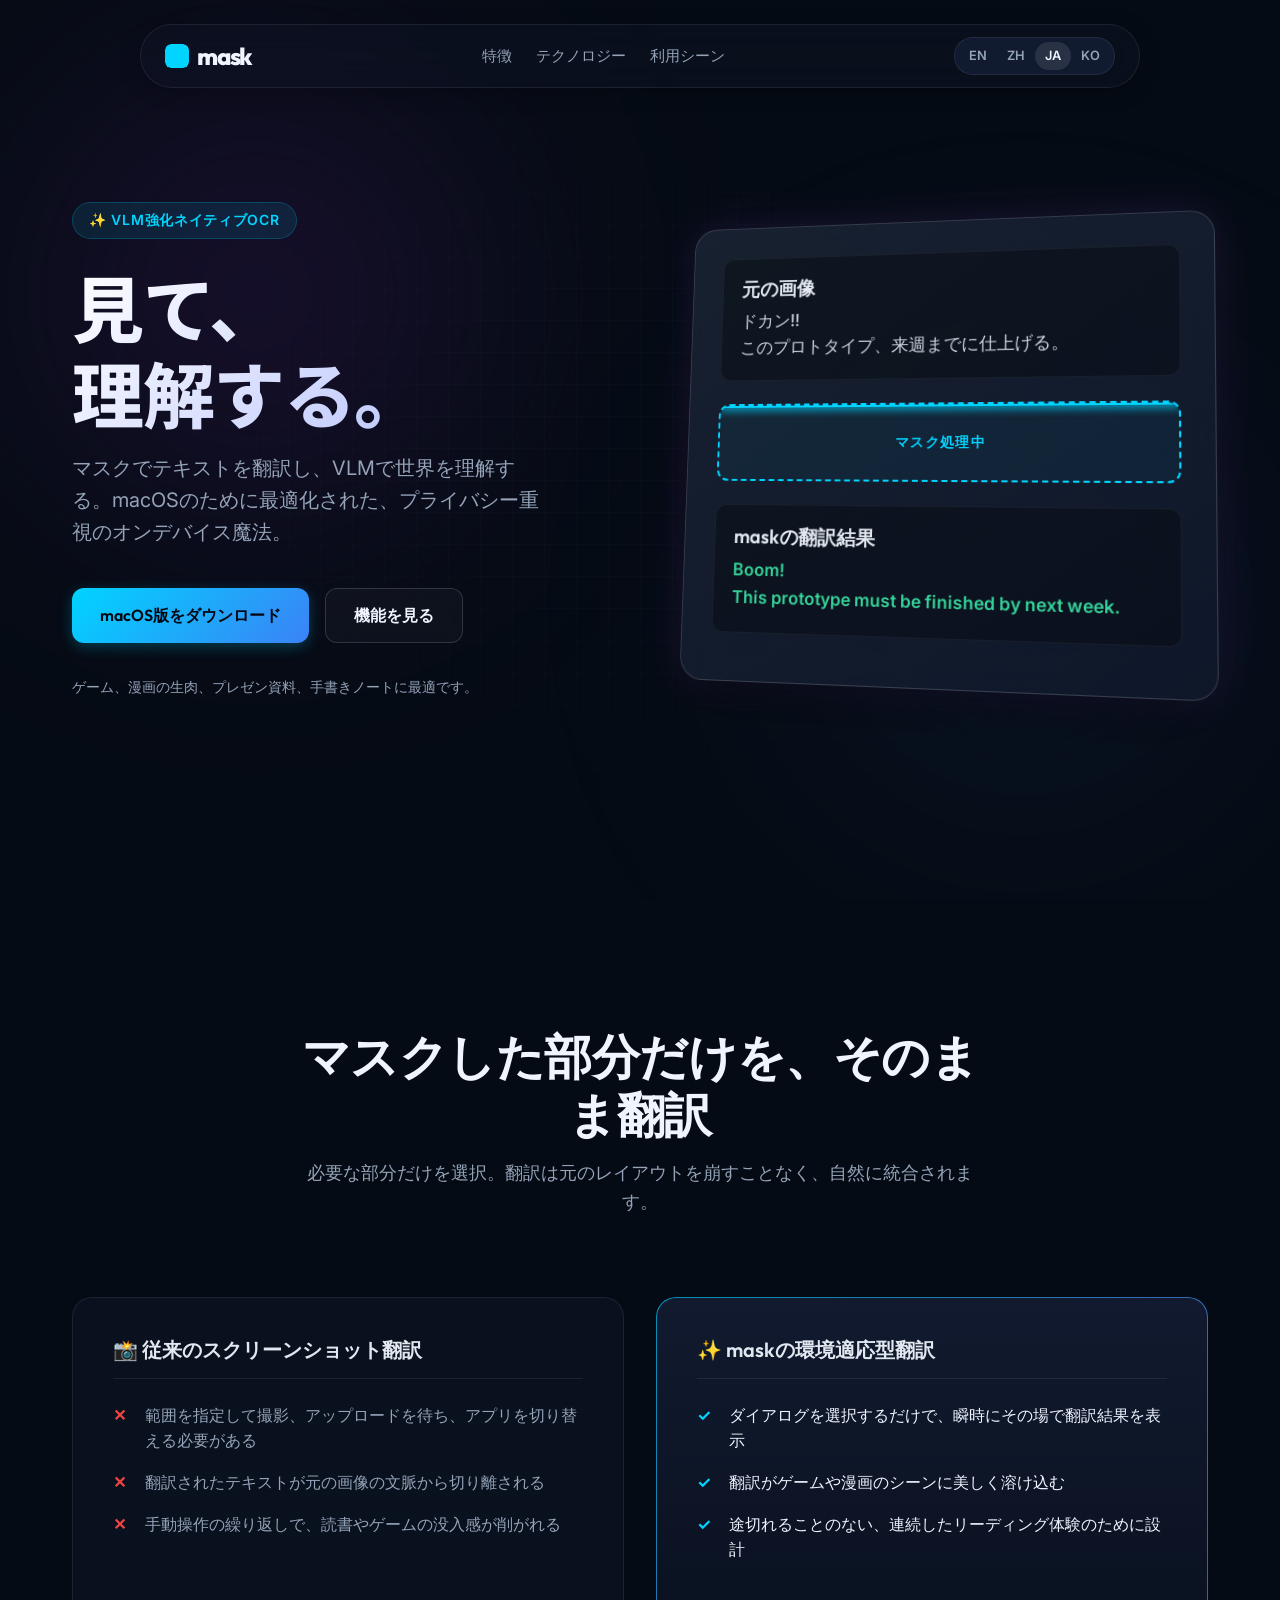
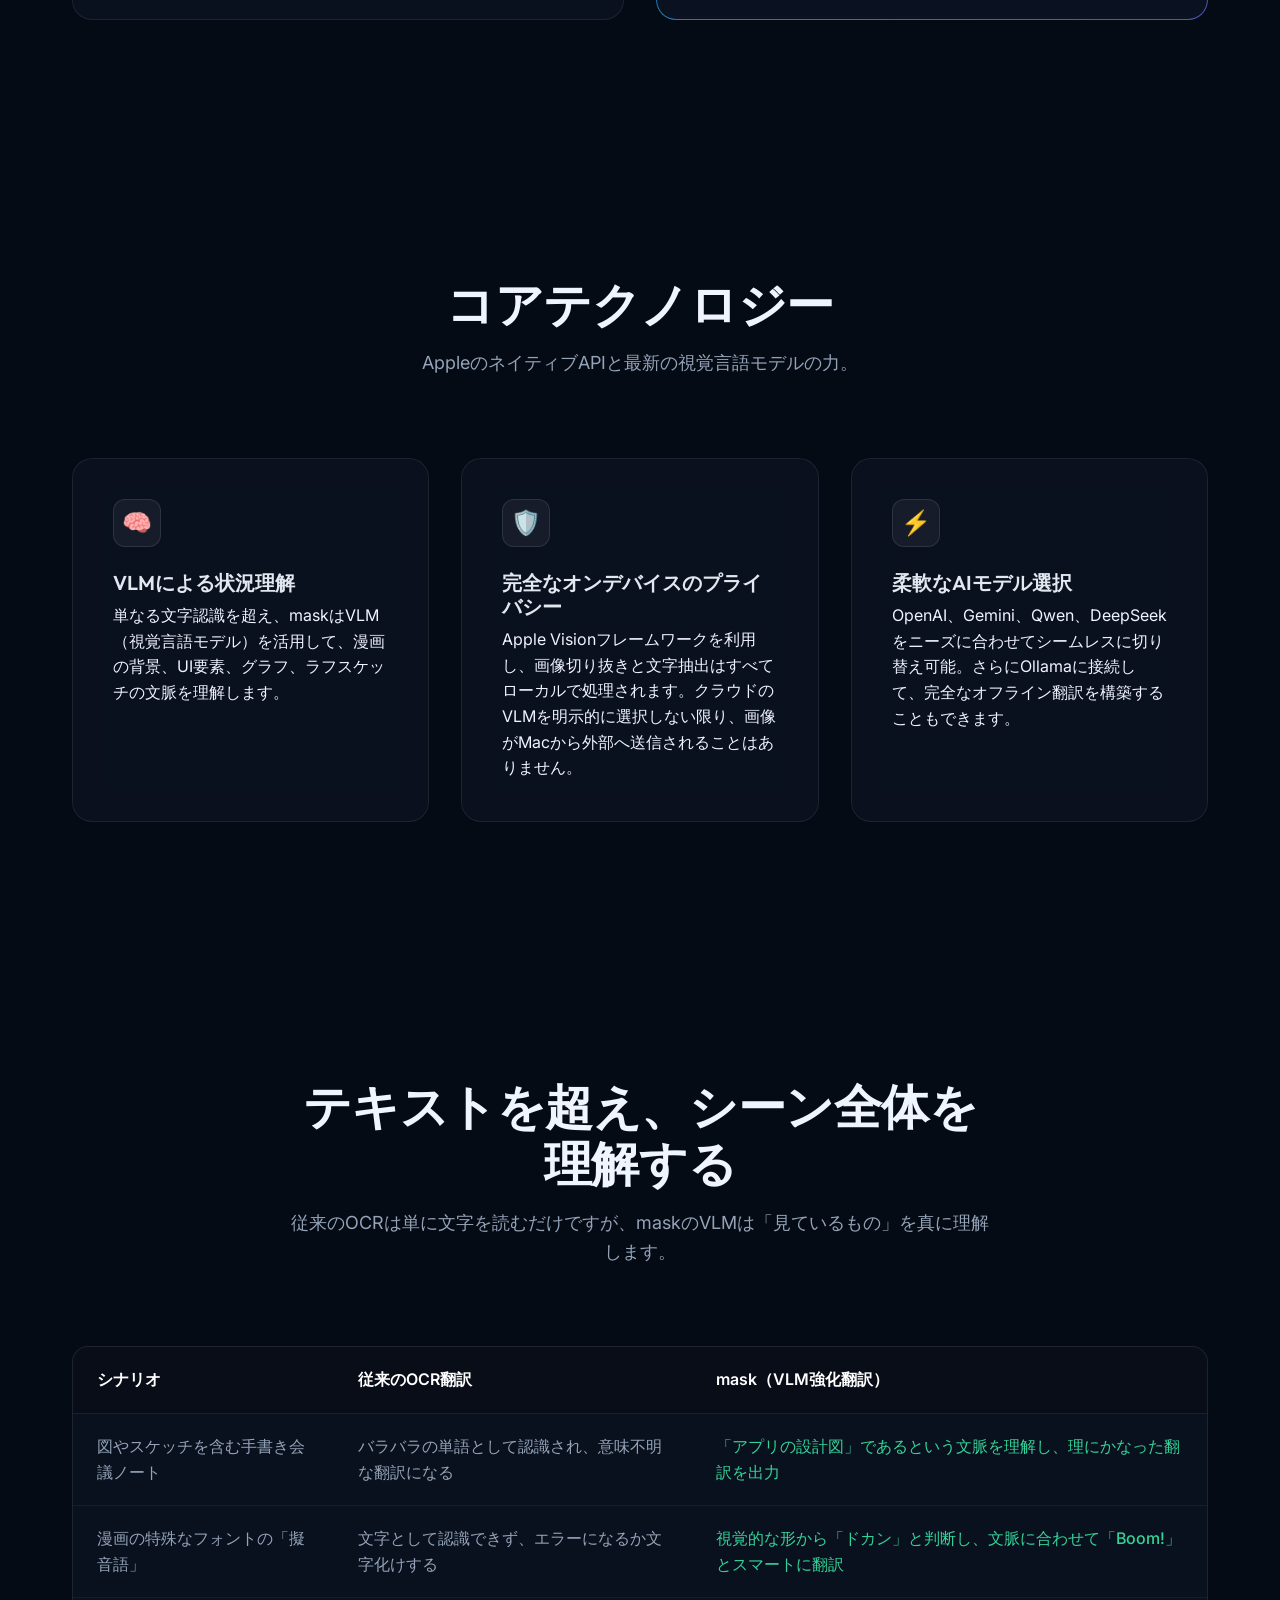
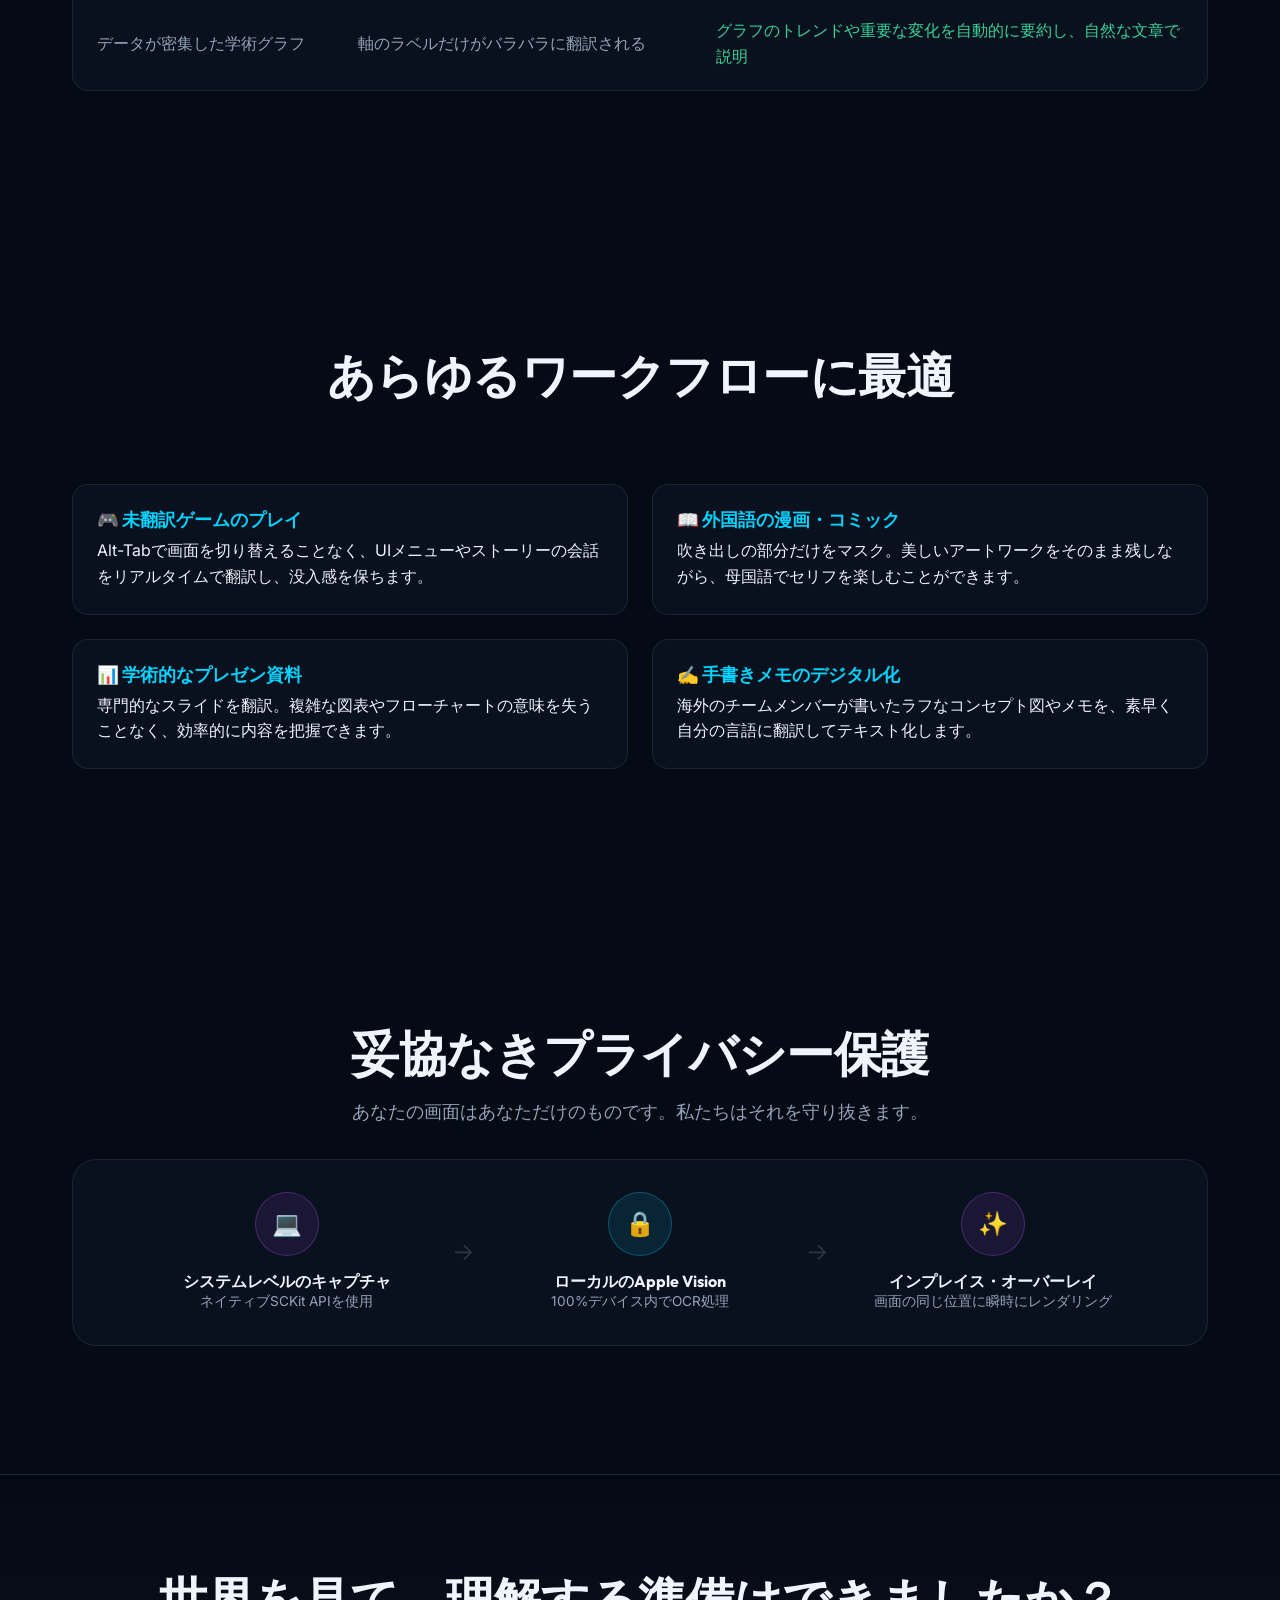
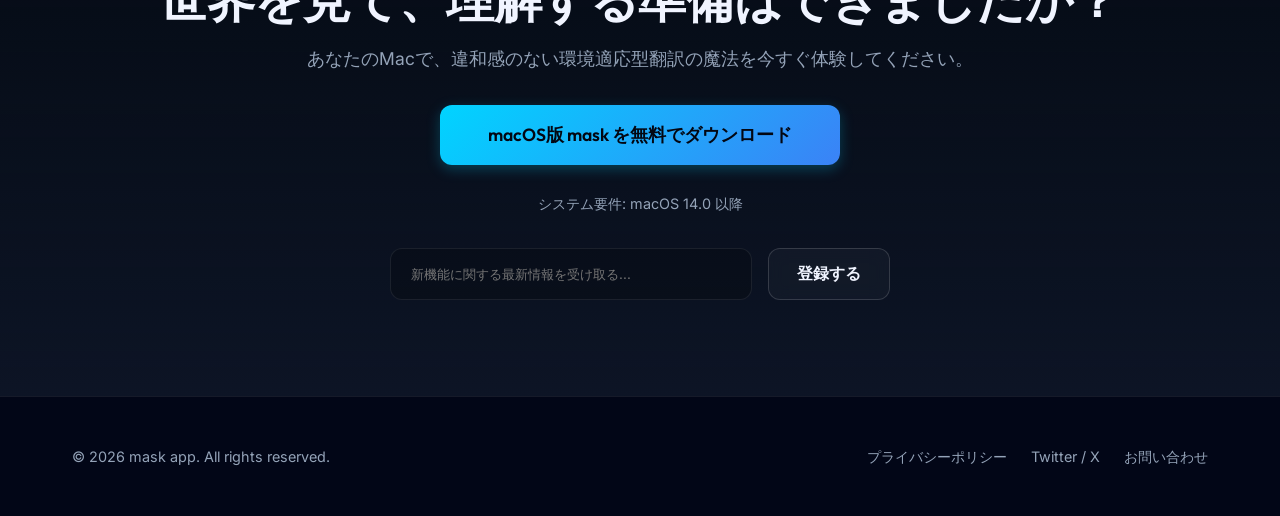
==== ja.html @ 9e4b3b57 "feat: add ja & ko language" ====
<!doctype html>
<html lang="ja">
  <head>
    <meta charset="UTF-8" />
    <meta name="viewport" content="width=device-width, initial-scale=1" />
    <title>mask - 見て、理解する | オンデバイスVLM翻訳ツール</title>
    <meta
      name="description"
      content="maskは、マスク操作、オンデバイスOCR、VLM（視覚言語モデル）による文脈理解を備えた、プライバシー重視のAI翻訳ツールです。"
    />
    <meta name="theme-color" content="#050b14" />
    <meta property="og:type" content="website" />
    <meta property="og:title" content="mask - 見て、理解する" />
    <meta
      property="og:description"
      content="マスクでテキストを翻訳し、VLMでシーンを理解。プライバシーを最優先したオンデバイス処理。"
    />
    <meta property="og:url" content="https://mask-app.com/ja" />
    <meta property="og:image" content="https://mask-app.com/assets/og-cover.svg" />
    <link rel="canonical" href="https://mask-app.com/ja" />
    <link rel="alternate" hreflang="ja" href="https://mask-app.com/ja" />
    <link rel="alternate" hreflang="en" href="https://mask-app.com/" />
    <link rel="alternate" hreflang="zh-CN" href="https://mask-app.com/zh" />
    <link rel="alternate" hreflang="ko" href="https://mask-app.com/ko" />
    <link rel="icon" href="/assets/mask_icon.svg" type="image/svg+xml" />
    <link rel="manifest" href="/site.webmanifest" />
    <link rel="preconnect" href="https://fonts.googleapis.com" />
    <link rel="preconnect" href="https://fonts.gstatic.com" crossorigin />
    <link
      href="https://fonts.googleapis.com/css2?family=Inter:wght@400;500;600&family=Outfit:wght@500;700;800&family=Noto+Sans+JP:wght@400;500;700;800&display=swap"
      rel="stylesheet"
    />
    <link rel="stylesheet" href="/styles.css" />
  </head>
  <body>
    <!-- Ambient glowing backgrounds -->
    <div class="ambient-bg" aria-hidden="true"></div>
    <div class="grid-overlay" aria-hidden="true"></div>

    <header class="site-header">
      <a class="brand" href="#home" style="font-family: 'Outfit', 'Noto Sans JP', sans-serif;">mask</a>
      <nav class="nav-links" aria-label="メインナビゲーション">
        <a href="#features">特徴</a>
        <a href="#technology">テクノロジー</a>
        <a href="#scenarios">利用シーン</a>
      </nav>
      <div class="header-actions">
        <div class="lang-toggle" aria-label="言語選択">
          <a href="/" hreflang="en">EN</a>
          <a href="/zh" hreflang="zh-CN">ZH</a>
          <span class="active">JA</span>
          <a href="/ko" hreflang="ko">KO</a>
        </div>
      </div>
    </header>

    <main>
      <section class="hero reveal" id="home">
        <div class="container hero-content">
          <div class="hero-text">
            <span class="badge">✨ VLM強化ネイティブOCR</span>
            <h1 style="font-family: 'Noto Sans JP', sans-serif;">見て、<br>理解する。</h1>
            <p class="subtitle">マスクでテキストを翻訳し、VLMで世界を理解する。macOSのために最適化された、プライバシー重視のオンデバイス魔法。</p>
            <div class="hero-actions">
              <a class="btn btn-primary" href="#download">macOS版をダウンロード</a>
              <a class="btn btn-secondary" href="#features">機能を見る</a>
            </div>
            <p style="color: var(--text-muted); font-size: 0.9rem;">ゲーム、漫画の生肉、プレゼン資料、手書きノートに最適です。</p>
          </div>
          
          <div class="hero-demo-container">
            <div class="demo-glass-pane" aria-label="マスクインタラクションのデモ">
              <div class="demo-original">
                <h3>元の画像</h3>
                <p>ドカン!!</p>
                <p>このプロトタイプ、来週までに仕上げる。</p>
              </div>
              <div class="demo-mask" aria-hidden="true">
                <div class="scanner-line"></div>
                <span>マスク処理中</span>
              </div>
              <div class="demo-translated">
                <h3>maskの翻訳結果</h3>
                <p>Boom!</p>
                <p>This prototype must be finished by next week.</p>
              </div>
            </div>
          </div>
        </div>
      </section>

      <section class="reveal" id="features">
        <div class="container">
          <div class="section-header">
            <h2>マスクした部分だけを、そのまま翻訳</h2>
            <p>必要な部分だけを選択。翻訳は元のレイアウトを崩すことなく、自然に統合されます。</p>
          </div>
          
          <div class="compare-container">
            <div class="compare-box">
              <h3>📸 従来のスクリーンショット翻訳</h3>
              <ul>
                <li>範囲を指定して撮影、アップロードを待ち、アプリを切り替える必要がある</li>
                <li>翻訳されたテキストが元の画像の文脈から切り離される</li>
                <li>手動操作の繰り返しで、読書やゲームの没入感が削がれる</li>
              </ul>
            </div>
            <div class="compare-box pro">
              <h3>✨ maskの環境適応型翻訳</h3>
              <ul>
                <li>ダイアログを選択するだけで、瞬時にその場で翻訳結果を表示</li>
                <li>翻訳がゲームや漫画のシーンに美しく溶け込む</li>
                <li>途切れることのない、連続したリーディング体験のために設計</li>
              </ul>
            </div>
          </div>
        </div>
      </section>

      <section class="reveal" id="technology">
        <div class="container">
          <div class="section-header">
            <h2>コアテクノロジー</h2>
            <p>AppleのネイティブAPIと最新の視覚言語モデルの力。</p>
          </div>
          <div class="feature-cards">
            <article class="glass-card">
              <div class="card-icon">🧠</div>
              <h3>VLMによる状況理解</h3>
              <p>単なる文字認識を超え、maskはVLM（視覚言語モデル）を活用して、漫画の背景、UI要素、グラフ、ラフスケッチの文脈を理解します。</p>
            </article>
            <article class="glass-card">
              <div class="card-icon">🛡️</div>
              <h3>完全なオンデバイスのプライバシー</h3>
              <p>Apple Visionフレームワークを利用し、画像切り抜きと文字抽出はすべてローカルで処理されます。クラウドのVLMを明示的に選択しない限り、画像がMacから外部へ送信されることはありません。</p>
            </article>
            <article class="glass-card">
              <div class="card-icon">⚡️</div>
              <h3>柔軟なAIモデル選択</h3>
              <p>OpenAI、Gemini、Qwen、DeepSeekをニーズに合わせてシームレスに切り替え可能。さらにOllamaに接続して、完全なオフライン翻訳を構築することもできます。</p>
            </article>
          </div>
        </div>
      </section>

      <section class="reveal" id="vlm-compare">
        <div class="container">
          <div class="section-header">
            <h2>テキストを超え、シーン全体を理解する</h2>
            <p>従来のOCRは単に文字を読むだけですが、maskのVLMは「見ているもの」を真に理解します。</p>
          </div>
          <table class="glass-table">
            <thead>
              <tr>
                <th>シナリオ</th>
                <th>従来のOCR翻訳</th>
                <th>mask（VLM強化翻訳）</th>
              </tr>
            </thead>
            <tbody>
              <tr>
                <td>図やスケッチを含む手書き会議ノート</td>
                <td>バラバラの単語として認識され、意味不明な翻訳になる</td>
                <td>「アプリの設計図」であるという文脈を理解し、理にかなった翻訳を出力</td>
              </tr>
              <tr>
                <td>漫画の特殊なフォントの「擬音語」</td>
                <td>文字として認識できず、エラーになるか文字化けする</td>
                <td>視覚的な形から「ドカン」と判断し、文脈に合わせて「Boom!」とスマートに翻訳</td>
              </tr>
              <tr>
                <td>データが密集した学術グラフ</td>
                <td>軸のラベルだけがバラバラに翻訳される</td>
                <td>グラフのトレンドや重要な変化を自動的に要約し、自然な文章で説明</td>
              </tr>
            </tbody>
          </table>
        </div>
      </section>

      <section class="reveal" id="scenarios">
        <div class="container">
          <div class="section-header">
            <h2>あらゆるワークフローに最適</h2>
          </div>
          <div class="scenario-grid">
            <article class="scenario-card">
              <h3>🎮 未翻訳ゲームのプレイ</h3>
              <p>Alt-Tabで画面を切り替えることなく、UIメニューやストーリーの会話をリアルタイムで翻訳し、没入感を保ちます。</p>
            </article>
            <article class="scenario-card">
              <h3>📖 外国語の漫画・コミック</h3>
              <p>吹き出しの部分だけをマスク。美しいアートワークをそのまま残しながら、母国語でセリフを楽しむことができます。</p>
            </article>
            <article class="scenario-card">
              <h3>📊 学術的なプレゼン資料</h3>
              <p>専門的なスライドを翻訳。複雑な図表やフローチャートの意味を失うことなく、効率的に内容を把握できます。</p>
            </article>
            <article class="scenario-card">
              <h3>✍️ 手書きメモのデジタル化</h3>
              <p>海外のチームメンバーが書いたラフなコンセプト図やメモを、素早く自分の言語に翻訳してテキスト化します。</p>
            </article>
          </div>
        </div>
      </section>

      <section class="reveal" id="privacy">
        <div class="container">
           <div class="section-header" style="margin-bottom: 2rem;">
            <h2>妥協なきプライバシー保護</h2>
            <p>あなたの画面はあなただけのものです。私たちはそれを守り抜きます。</p>
          </div>
          <div class="privacy-flow">
            <div class="flow-step">
              <div class="flow-icon">💻</div>
              <h4>システムレベルのキャプチャ</h4>
              <p style="font-size: 0.85rem; color: var(--text-muted);">ネイティブSCKit APIを使用</p>
            </div>
            <div class="flow-arrow">→</div>
            <div class="flow-step">
              <div class="flow-icon">🔒</div>
              <h4>ローカルのApple Vision</h4>
              <p style="font-size: 0.85rem; color: var(--text-muted);">100%デバイス内でOCR処理</p>
            </div>
            <div class="flow-arrow">→</div>
            <div class="flow-step">
              <div class="flow-icon">✨</div>
              <h4>インプレイス・オーバーレイ</h4>
              <p style="font-size: 0.85rem; color: var(--text-muted);">画面の同じ位置に瞬時にレンダリング</p>
            </div>
          </div>
        </div>
      </section>

      <section class="cta-section reveal" id="download">
        <div class="container">
          <h2>世界を見て、理解する準備はできましたか？</h2>
          <p style="color: var(--text-muted); margin: 1rem 0 2rem; font-size: 1.1rem;">あなたのMacで、違和感のない環境適応型翻訳の魔法を今すぐ体験してください。</p>
          <a class="btn btn-primary" href="#" style="padding: 1rem 3rem; font-size: 1.1rem;">macOS版 mask を無料でダウンロード</a>
          <br><br>
          <span style="color: var(--text-muted); font-size: 0.9rem;">システム要件: macOS 14.0 以降</span>
          
          <form class="subscribe-form" action="#" method="post" onsubmit="return false;">
            <input class="subscribe-input" id="email" type="email" placeholder="新機能に関する最新情報を受け取る..." />
            <button class="btn btn-secondary" type="submit">登録する</button>
          </form>
        </div>
      </section>
    </main>

    <footer class="site-footer">
      <div class="container footer-content">
        <div style="color: var(--text-muted); font-size: 0.9rem;">© 2026 mask app. All rights reserved.</div>
        <div class="footer-links">
          <a href="/privacy-en.html">プライバシーポリシー</a>
          <a href="https://x.com/" target="_blank" rel="noreferrer">Twitter / X</a>
          <a href="mailto:hello@mask-app.com">お問い合わせ</a>
        </div>
      </div>
    </footer>

    <script>
      const observer = new IntersectionObserver((entries) => {
        entries.forEach(entry => {
          if(entry.isIntersecting) {
            entry.target.classList.add('visible');
          }
        });
      }, { threshold: 0.1 });

      document.querySelectorAll('.reveal').forEach(el => observer.observe(el));
    </script>
  </body>
</html>
---- styles.css ----
:root {
  --bg-dark: #050b14;
  --bg-glow-1: #4a1d6e;
  --bg-glow-2: #11294d;
  --bg-glow-3: #004d40;
  --surface: rgba(18, 25, 43, 0.45);
  --surface-hover: rgba(28, 40, 68, 0.65);
  --surface-strong: rgba(20, 30, 54, 0.85);
  --border: rgba(255, 255, 255, 0.08);
  --border-light: rgba(255, 255, 255, 0.15);
  --text-main: #f0f4ff;
  --text-muted: #94a3b8;
  --accent-cyan: #00d4ff;
  --accent-purple: #a855f7;
  --accent-green: #34d399;
  --glass-blur: blur(16px);
  --shadow-lg: 0 25px 50px -12px rgba(0, 0, 0, 0.5);
  --shadow-glow: 0 0 30px rgba(0, 212, 255, 0.15);
}

::selection {
  background: rgba(0, 212, 255, 0.3);
  color: #fff;
}

* {
  box-sizing: border-box;
  margin: 0;
  padding: 0;
}

body {
  background-color: var(--bg-dark);
  color: var(--text-main);
  font-family: 'Inter', 'Noto Sans SC', sans-serif;
  line-height: 1.6;
  overflow-x: hidden;
  -webkit-font-smoothing: antialiased;
}

/* Dynamic Ambient Background */
.ambient-bg {
  position: fixed;
  top: 0;
  left: 0;
  width: 100vw;
  height: 100vh;
  z-index: -2;
  overflow: hidden;
  background: var(--bg-dark);
}

.ambient-bg::before, .ambient-bg::after {
  content: '';
  position: absolute;
  width: 60vw;
  height: 60vw;
  border-radius: 50%;
  filter: blur(120px);
  opacity: 0.4;
  animation: float 20s infinite ease-in-out alternate;
}

.ambient-bg::before {
  background: radial-gradient(circle, var(--bg-glow-1), transparent 60%);
  top: -10%;
  left: -10%;
}

.ambient-bg::after {
  background: radial-gradient(circle, var(--bg-glow-2), transparent 60%);
  bottom: -10%;
  right: -10%;
  animation-delay: -10s;
}

.grid-overlay {
  position: fixed;
  inset: 0;
  z-index: -1;
  background-image: 
    linear-gradient(rgba(255, 255, 255, 0.015) 1px, transparent 1px),
    linear-gradient(90deg, rgba(255, 255, 255, 0.015) 1px, transparent 1px);
  background-size: 32px 32px;
  pointer-events: none;
  mask-image: radial-gradient(ellipse at center, white 20%, transparent 80%);
  -webkit-mask-image: radial-gradient(ellipse at center, black 20%, transparent 80%);
}

@keyframes float {
  0% { transform: translate(0, 0) scale(1); }
  100% { transform: translate(5%, 5%) scale(1.1); }
}

/* Typography Headings */
h1, h2, h3, h4, .brand {
  font-family: 'Outfit', 'Space Grotesk', 'Noto Sans SC', sans-serif;
  line-height: 1.2;
}

h1 {
  font-size: clamp(2.5rem, 6vw, 4.5rem);
  font-weight: 800;
  letter-spacing: -0.02em;
  margin-bottom: 1rem;
  background: linear-gradient(135deg, #fff 0%, #a5b4fc 100%);
  -webkit-background-clip: text;
  -webkit-text-fill-color: transparent;
  background-clip: text;
}

h2 {
  font-size: clamp(2rem, 4vw, 3rem);
  font-weight: 700;
  margin-bottom: 1rem;
  letter-spacing: -0.01em;
}

h3 {
  font-size: 1.25rem;
  font-weight: 600;
  margin-bottom: 0.5rem;
  color: #e2e8f0;
}

/* Header & Glass Nav */
.site-header {
  position: fixed;
  top: 1.5rem;
  left: 50%;
  transform: translateX(-50%);
  width: min(90%, 1000px);
  display: flex;
  justify-content: space-between;
  align-items: center;
  padding: 0.75rem 1.5rem;
  border-radius: 100px;
  background: rgba(15, 23, 42, 0.4);
  backdrop-filter: var(--glass-blur);
  -webkit-backdrop-filter: var(--glass-blur);
  border: 1px solid var(--border);
  box-shadow: 0 4px 24px -4px rgba(0, 0, 0, 0.3);
  z-index: 100;
  transition: all 0.3s ease;
}

.brand {
  font-size: 1.5rem;
  font-weight: 800;
  color: var(--text-main);
  text-decoration: none;
  letter-spacing: -0.05em;
  display: flex;
  align-items: center;
  gap: 0.5rem;
}

.brand::before {
  content: '';
  display: inline-block;
  width: 24px;
  height: 24px;
  background: url('/assets/mask_icon.svg') no-center/contain;
  border-radius: 6px;
  background-color: var(--accent-cyan);
  mask: url('/assets/mask_icon.svg') no-repeat center / contain;
  -webkit-mask: url('/assets/mask_icon.svg') no-repeat center / contain;
}

.nav-links {
  display: flex;
  gap: 1.5rem;
  align-items: center;
}

.nav-links a {
  color: var(--text-muted);
  text-decoration: none;
  font-size: 0.95rem;
  font-weight: 500;
  transition: color 0.2s ease;
}

.nav-links a:hover {
  color: var(--text-main);
}

.lang-toggle {
  display: flex;
  background: var(--surface-strong);
  border-radius: 20px;
  padding: 4px; border: 1px solid var(--border);
}

.lang-toggle a, .lang-toggle span {
  padding: 4px 10px;
  font-size: 0.8rem;
  font-weight: 600;
  color: var(--text-muted);
  text-decoration: none;
  border-radius: 16px;
  transition: all 0.2s;
}

.lang-toggle .active {
  background: rgba(255, 255, 255, 0.1);
  color: var(--text-main);
}

/* Layout */
.container {
  width: min(100%, 1200px);
  margin: 0 auto;
  padding: 0 2rem;
}

section {
  padding: 8rem 0;
  position: relative;
}

/* Buttons */
.btn {
  display: inline-flex;
  align-items: center;
  justify-content: center;
  padding: 0.875rem 1.75rem;
  font-size: 1rem;
  font-weight: 600;
  border-radius: 12px;
  text-decoration: none;
  transition: all 0.3s cubic-bezier(0.4, 0, 0.2, 1);
  cursor: pointer;
  border: none;
  font-family: 'Outfit', sans-serif;
}

.btn-primary {
  background: linear-gradient(135deg, var(--accent-cyan) 0%, #3b82f6 100%);
  color: #030712;
  box-shadow: 0 4px 14px 0 rgba(0, 212, 255, 0.25);
}

.btn-primary:hover {
  transform: translateY(-2px) scale(1.02);
  box-shadow: 0 8px 24px 0 rgba(0, 212, 255, 0.4);
}

.btn-secondary {
  background: rgba(255, 255, 255, 0.03);
  color: var(--text-main);
  border: 1px solid var(--border-light);
  backdrop-filter: blur(8px);
}

.btn-secondary:hover {
  background: rgba(255, 255, 255, 0.08);
  border-color: rgba(255, 255, 255, 0.3);
  transform: translateY(-2px);
}

/* Hero Section */
.hero {
  min-height: 100vh;
  display: flex;
  align-items: center;
  padding-top: 8rem;
}

.hero-content {
  display: grid;
  grid-template-columns: 1fr 1fr;
  gap: 4rem;
  align-items: center;
}

.hero-text .badge {
  display: inline-block;
  padding: 0.4rem 1rem;
  background: rgba(0, 212, 255, 0.1);
  border: 1px solid rgba(0, 212, 255, 0.2);
  color: var(--accent-cyan);
  border-radius: 100px;
  font-size: 0.875rem;
  font-weight: 600;
  margin-bottom: 1.5rem;
  letter-spacing: 0.05em;
}

.hero-text .subtitle {
  font-size: 1.25rem;
  color: var(--text-muted);
  margin-bottom: 2.5rem;
  max-width: 480px;
}

.hero-actions {
  display: flex;
  gap: 1rem;
  margin-bottom: 2rem;
}

.hero-demo-container {
  position: relative;
  perspective: 1000px;
}

.demo-glass-pane {
  background: linear-gradient(145deg, rgba(30, 41, 59, 0.7), rgba(15, 23, 42, 0.9));
  border: 1px solid var(--border-light);
  border-radius: 24px;
  padding: 2rem;
  box-shadow: var(--shadow-lg), 0 0 40px rgba(168, 85, 247, 0.15);
  backdrop-filter: blur(20px);
  transform: rotateY(-10deg) rotateX(5deg);
  transition: transform 0.5s ease;
  position: relative;
  overflow: hidden;
}

.demo-glass-pane:hover {
  transform: rotateY(0) rotateX(0);
}

.demo-original, .demo-translated {
  background: rgba(0, 0, 0, 0.3);
  border-radius: 12px;
  padding: 1.25rem;
  margin-bottom: 1rem;
  border: 1px solid rgba(255,255,255,0.05);
}

.demo-original p {
  font-size: 1.1rem;
  color: #cbd5e1;
  font-weight: 500;
}

.demo-translated p {
  font-size: 1.1rem;
  color: var(--accent-green);
  font-weight: 600;
}

.demo-mask {
  position: relative;
  height: 80px;
  border: 2px dashed var(--accent-cyan);
  border-radius: 12px;
  margin: 1.5rem 0;
  display: flex;
  align-items: center;
  justify-content: center;
  background: rgba(0, 212, 255, 0.05);
  overflow: hidden;
}

.scanner-line {
  position: absolute;
  top: 0;
  left: 0;
  width: 100%;
  height: 2px;
  background: var(--accent-cyan);
  box-shadow: 0 0 10px 2px var(--accent-cyan);
  animation: scan 2s infinite linear;
}

@keyframes scan {
  0% { top: 0; opacity: 0; }
  10% { opacity: 1; }
  90% { opacity: 1; }
  100% { top: 100%; opacity: 0; }
}

.demo-mask span {
  font-size: 0.875rem;
  color: var(--accent-cyan);
  font-weight: 600;
  letter-spacing: 0.1em;
  text-transform: uppercase;
  z-index: 1;
}

/* Features Grid */
.section-header {
  text-align: center;
  max-width: 700px;
  margin: 0 auto 5rem;
}

.section-header p {
  color: var(--text-muted);
  font-size: 1.125rem;
}

.feature-cards {
  display: grid;
  grid-template-columns: repeat(auto-fit, minmax(300px, 1fr));
  gap: 2rem;
}

.glass-card {
  background: var(--surface);
  border: 1px solid var(--border);
  border-radius: 20px;
  padding: 2.5rem;
  backdrop-filter: var(--glass-blur);
  transition: all 0.3s ease;
  position: relative;
  overflow: hidden;
}

.glass-card::before {
  content: '';
  position: absolute;
  top: 0; left: 0; right: 0; height: 1px;
  background: linear-gradient(90deg, transparent, rgba(255,255,255,0.2), transparent);
  opacity: 0;
  transition: opacity 0.3s;
}

.glass-card:hover {
  transform: translateY(-8px);
  background: var(--surface-hover);
  border-color: var(--border-light);
  box-shadow: var(--shadow-glow);
}

.glass-card:hover::before {
  opacity: 1;
}

.card-icon {
  width: 48px;
  height: 48px;
  border-radius: 12px;
  background: rgba(255, 255, 255, 0.05);
  display: flex;
  align-items: center;
  justify-content: center;
  font-size: 1.5rem;
  margin-bottom: 1.5rem;
  border: 1px solid rgba(255,255,255,0.1);
}

/* Comparison Section */
.compare-container {
  display: grid;
  grid-template-columns: 1fr 1fr;
  gap: 2rem;
  margin-top: 3rem;
}

.compare-box {
  background: var(--surface);
  border: 1px solid var(--border);
  border-radius: 20px;
  padding: 2.5rem;
}

.compare-box.pro {
  background: linear-gradient(180deg, rgba(20, 30, 54, 0.8), rgba(15, 23, 42, 0.6));
  border-color: rgba(0, 212, 255, 0.3);
  position: relative;
}

.compare-box.pro::after {
  content: '';
  position: absolute;
  inset: -1px;
  border-radius: 20px;
  padding: 1px;
  background: linear-gradient(135deg, var(--accent-cyan), var(--accent-purple));
  -webkit-mask: linear-gradient(#fff 0 0) content-box, linear-gradient(#fff 0 0);
  -webkit-mask-composite: xor;
  mask-composite: exclude;
  opacity: 0.5;
  pointer-events: none;
}

.compare-box h3 {
  display: flex;
  align-items: center;
  gap: 0.75rem;
  margin-bottom: 1.5rem;
  padding-bottom: 1rem;
  border-bottom: 1px solid var(--border);
}

.compare-box ul {
  list-style: none;
}

.compare-box li {
  position: relative;
  padding-left: 2rem;
  margin-bottom: 1rem;
  color: var(--text-muted);
}

.compare-box li::before {
  content: '✕';
  position: absolute;
  left: 0;
  color: #ef4444;
  font-weight: bold;
}

.compare-box.pro li {
  color: var(--text-main);
}

.compare-box.pro li::before {
  content: '✓';
  color: var(--accent-cyan);
}

/* Scenarios */
.scenario-grid {
  display: grid;
  grid-template-columns: repeat(2, 1fr);
  gap: 1.5rem;
}

.scenario-card {
  background: var(--surface);
  border: 1px solid var(--border);
  border-radius: 16px;
  padding: 1.5rem;
  display: flex;
  flex-direction: column;
  transition: all 0.3s;
}

.scenario-card:hover {
  background: var(--surface-hover);
  transform: scale(1.02);
}

.scenario-card h3 {
  color: var(--accent-cyan);
  font-size: 1.1rem;
}

/* Tables */
.glass-table {
  width: 100%;
  border-collapse: separate;
  border-spacing: 0;
  background: var(--surface);
  border-radius: 16px;
  border: 1px solid var(--border);
  overflow: hidden;
}

.glass-table th {
  background: rgba(0,0,0,0.2);
  padding: 1.25rem 1.5rem;
  text-align: left;
  font-weight: 600;
  color: #fff;
  border-bottom: 1px solid var(--border);
}

.glass-table td {
  padding: 1.25rem 1.5rem;
  border-bottom: 1px solid rgba(255,255,255,0.05);
  color: var(--text-muted);
}

.glass-table tr:last-child td {
  border-bottom: none;
}

.glass-table td:last-child {
  color: var(--accent-green);
  font-weight: 500;
}

/* Privacy Flow */
.privacy-flow {
  display: flex;
  align-items: center;
  justify-content: space-between;
  background: var(--surface);
  border: 1px solid var(--border);
  border-radius: 24px;
  padding: 2rem 3rem;
  margin-top: 2rem;
}

.flow-step {
  text-align: center;
  flex: 1;
}

.flow-icon {
  width: 64px;
  height: 64px;
  margin: 0 auto 1rem;
  background: rgba(168, 85, 247, 0.1);
  border: 1px solid rgba(168, 85, 247, 0.3);
  border-radius: 50%;
  display: flex;
  align-items: center;
  justify-content: center;
  font-size: 1.5rem;
  color: var(--accent-purple);
}

.flow-step:nth-child(3) .flow-icon {
  background: rgba(0, 212, 255, 0.1);
  border-color: rgba(0, 212, 255, 0.3);
  color: var(--accent-cyan);
}

.flow-arrow {
  color: var(--border-light);
  font-size: 1.5rem;
}

/* CTA & Footer */
.cta-section {
  text-align: center;
  background: linear-gradient(180deg, transparent, rgba(15, 23, 42, 0.8));
  border-top: 1px solid var(--border);
  padding: 6rem 0;
  position: relative;
}

.subscribe-form {
  display: flex;
  gap: 1rem;
  max-width: 500px;
  margin: 2rem auto 0;
}

.subscribe-input {
  flex: 1;
  background: rgba(0, 0, 0, 0.2);
  border: 1px solid var(--border);
  border-radius: 12px;
  padding: 0 1.25rem;
  color: #fff;
  font-family: 'Inter', sans-serif;
  transition: border-color 0.3s;
}

.subscribe-input:focus {
  outline: none;
  border-color: var(--accent-cyan);
  box-shadow: 0 0 0 2px rgba(0, 212, 255, 0.2);
}

.site-footer {
  border-top: 1px solid var(--border);
  padding: 3rem 0;
  background: #020617;
}

.footer-content {
  display: flex;
  justify-content: space-between;
  align-items: center;
  flex-wrap: wrap;
  gap: 1.5rem;
}

.footer-links {
  display: flex;
  gap: 1.5rem;
}

.footer-links a {
  color: var(--text-muted);
  text-decoration: none;
  font-size: 0.9rem;
  transition: color 0.2s;
}

.footer-links a:hover {
  color: #fff;
}

/* Animations */
.reveal {
  opacity: 0;
  transform: translateY(30px);
  transition: all 0.8s cubic-bezier(0.16, 1, 0.3, 1);
}

.reveal.visible {
  opacity: 1;
  transform: translateY(0);
}

/* Responsive */
@media (max-width: 900px) {
  .hero-content {
    grid-template-columns: 1fr;
    text-align: center;
  }
  .hero-text .subtitle {
    margin: 0 auto 2.5rem;
  }
  .hero-actions {
    justify-content: center;
  }
  .compare-container {
    grid-template-columns: 1fr;
  }
  .privacy-flow {
    flex-direction: column;
    gap: 2rem;
  }
  .flow-arrow {
    transform: rotate(90deg);
  }
  .site-header {
    width: 95%;
    top: 1rem;
  }
  .nav-links {
    display: none; /* simple mobile nav */
  }
}

@media (max-width: 600px) {
  h1 { font-size: 2.2rem; }
  .scenario-grid { grid-template-columns: 1fr; }
  .subscribe-form { flex-direction: column; }
  .subscribe-input { padding: 0.875rem 1.25rem; }
  .footer-content { flex-direction: column; text-align: center; }
}
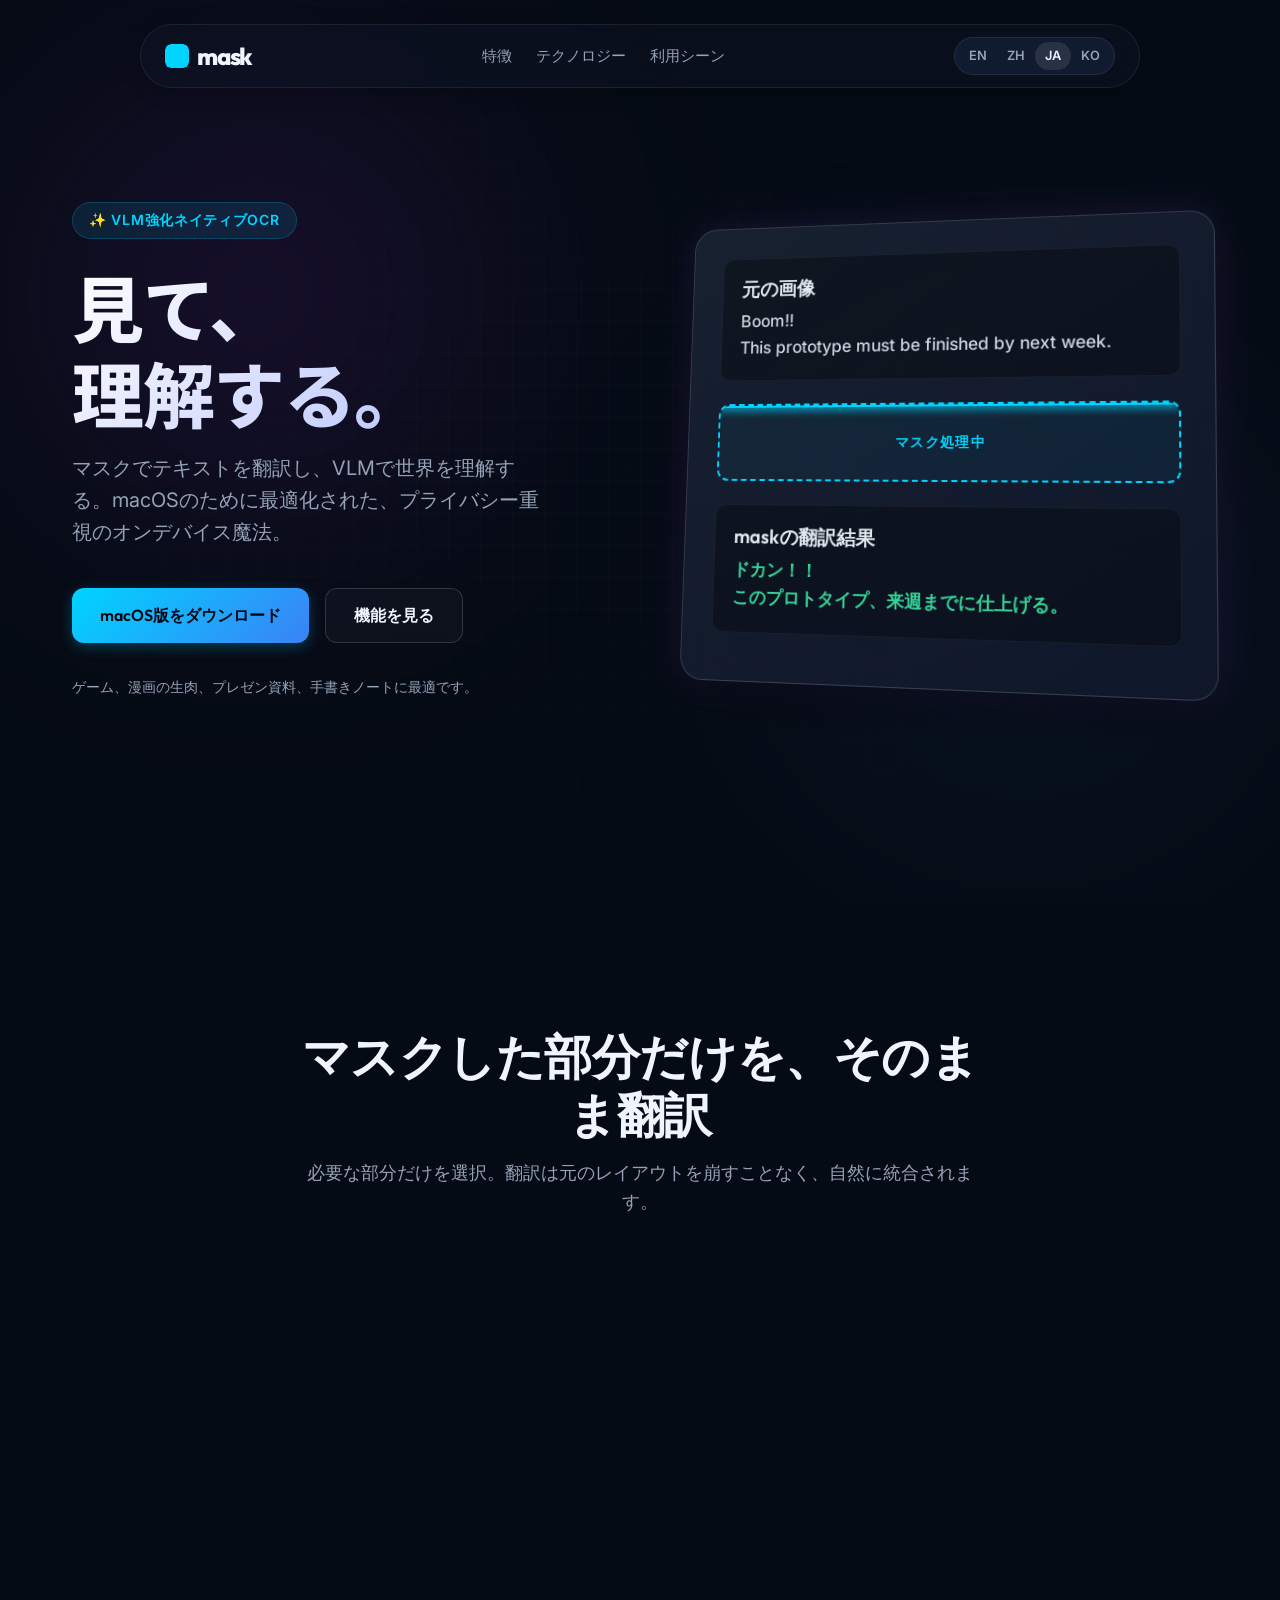
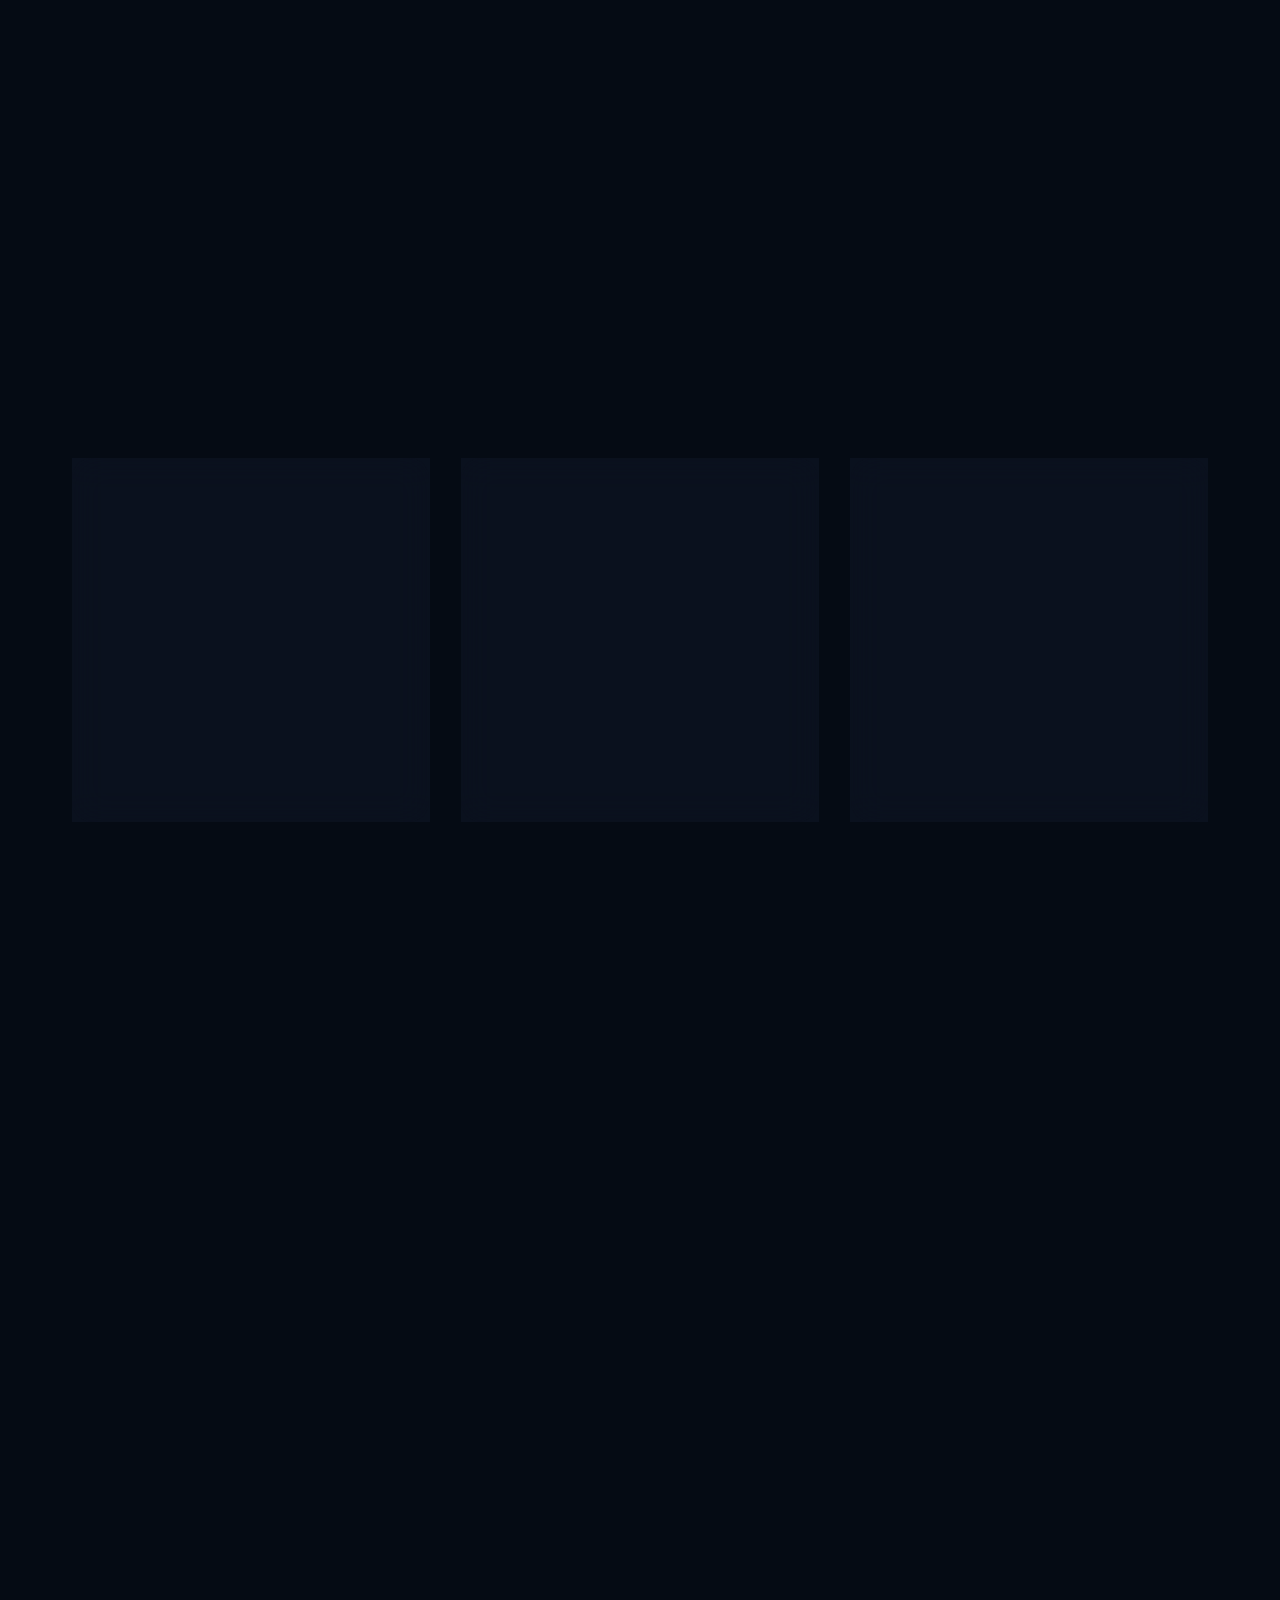
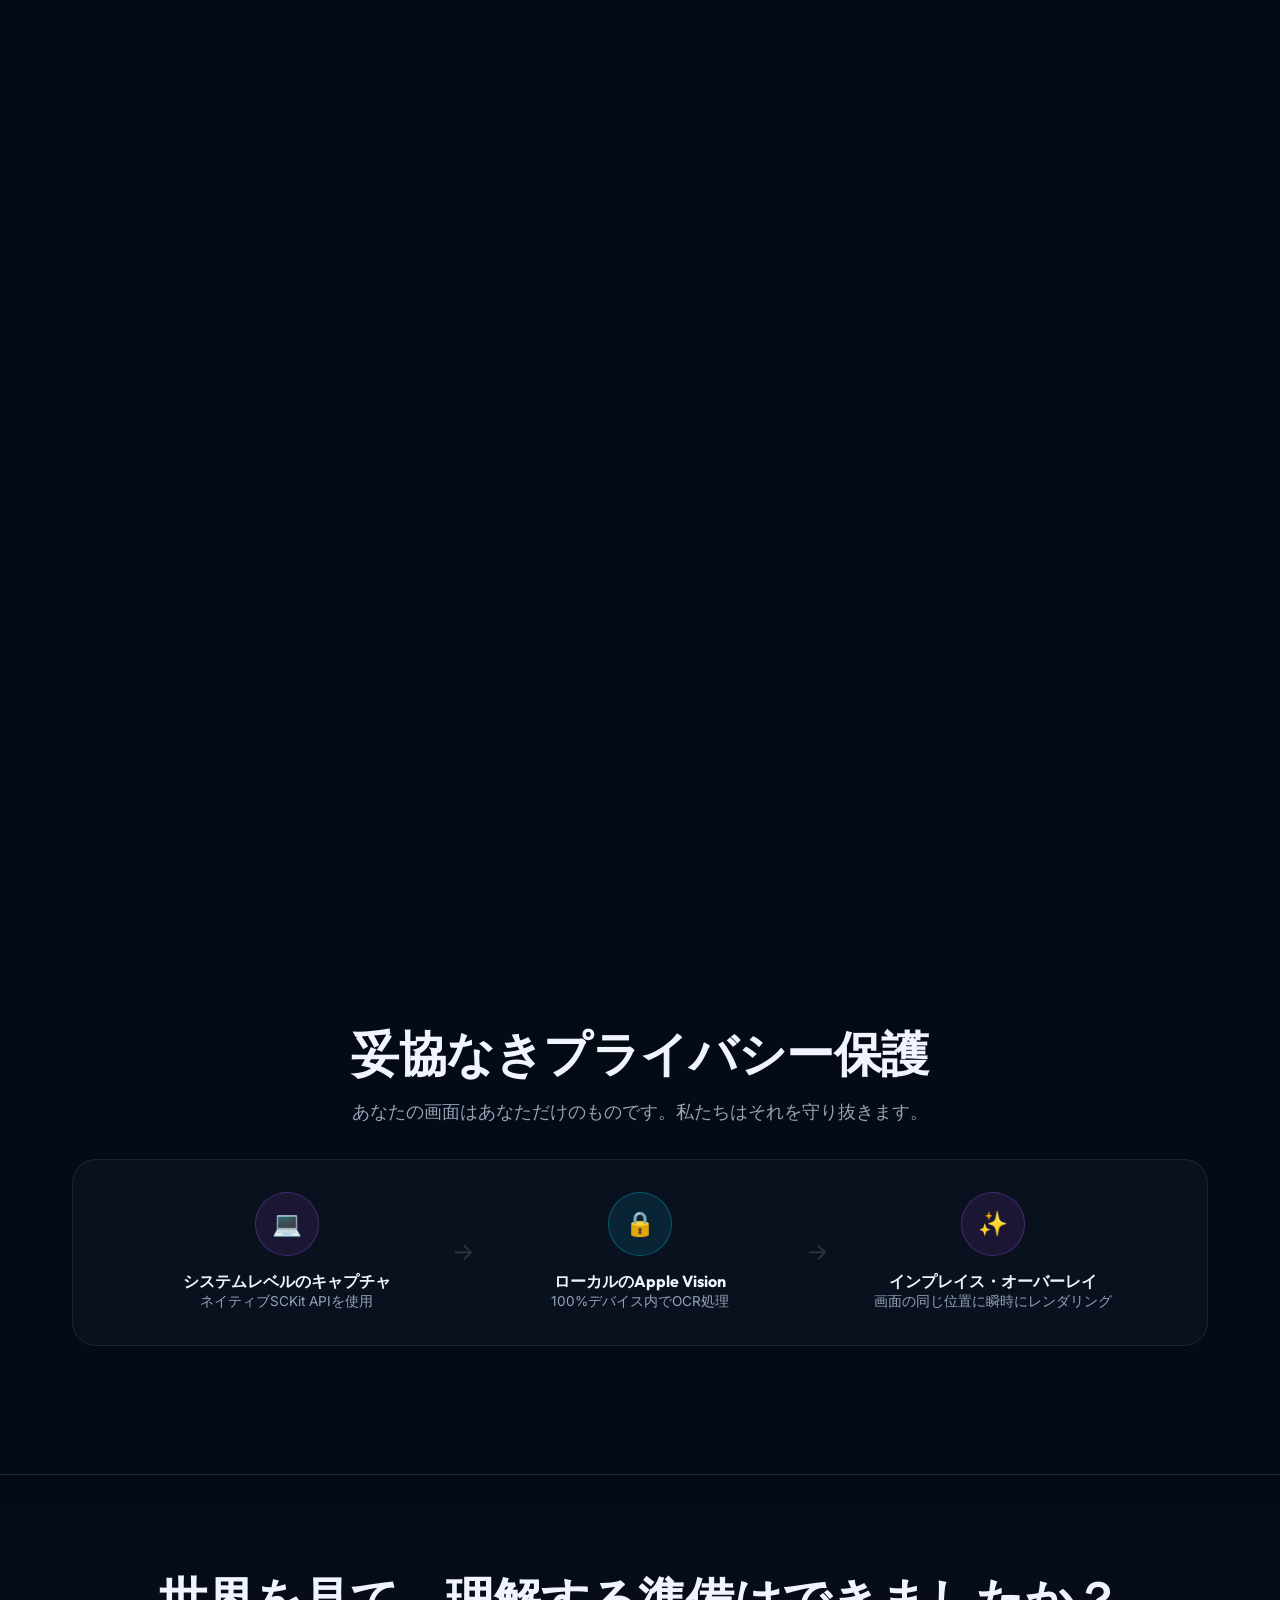
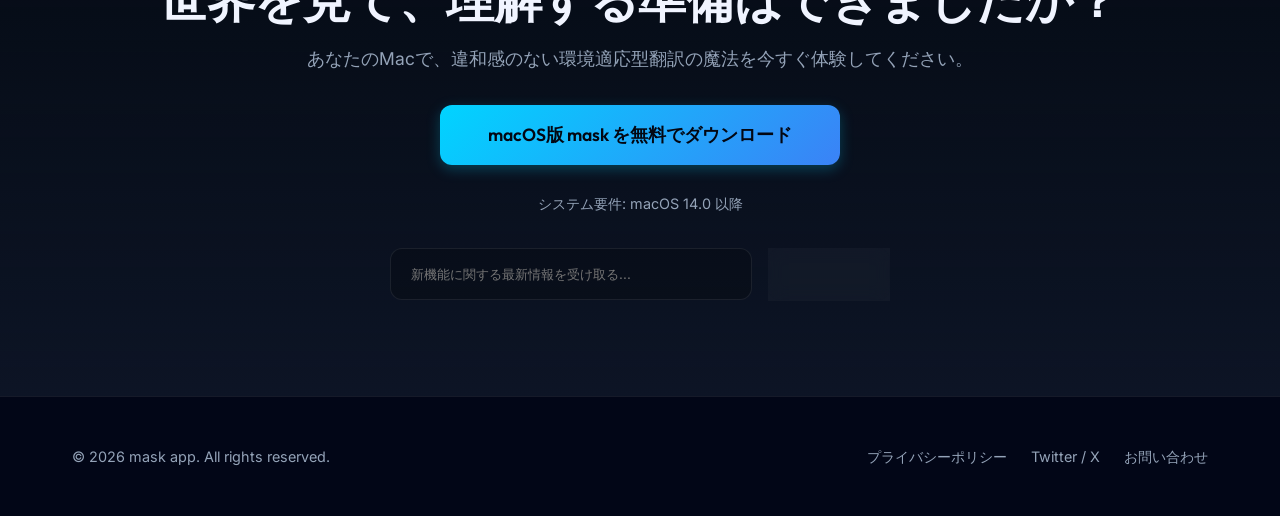
==== commit d04b22dd: "update: some expression in ja & ko" ====
--- a/ja.html
+++ b/ja.html
@@ -72,8 +72,8 @@
             <div class="demo-glass-pane" aria-label="マスクインタラクションのデモ">
               <div class="demo-original">
                 <h3>元の画像</h3>
-                <p>ドカン!!</p>
-                <p>このプロトタイプ、来週までに仕上げる。</p>
+                <p>Boom!!</p>
+                <p>This prototype must be finished by next week.</p>
               </div>
               <div class="demo-mask" aria-hidden="true">
                 <div class="scanner-line"></div>
@@ -81,8 +81,8 @@
               </div>
               <div class="demo-translated">
                 <h3>maskの翻訳結果</h3>
-                <p>Boom!</p>
-                <p>This prototype must be finished by next week.</p>
+                <p>ドカン！！</p>
+                <p>このプロトタイプ、来週までに仕上げる。</p>
               </div>
             </div>
           </div>
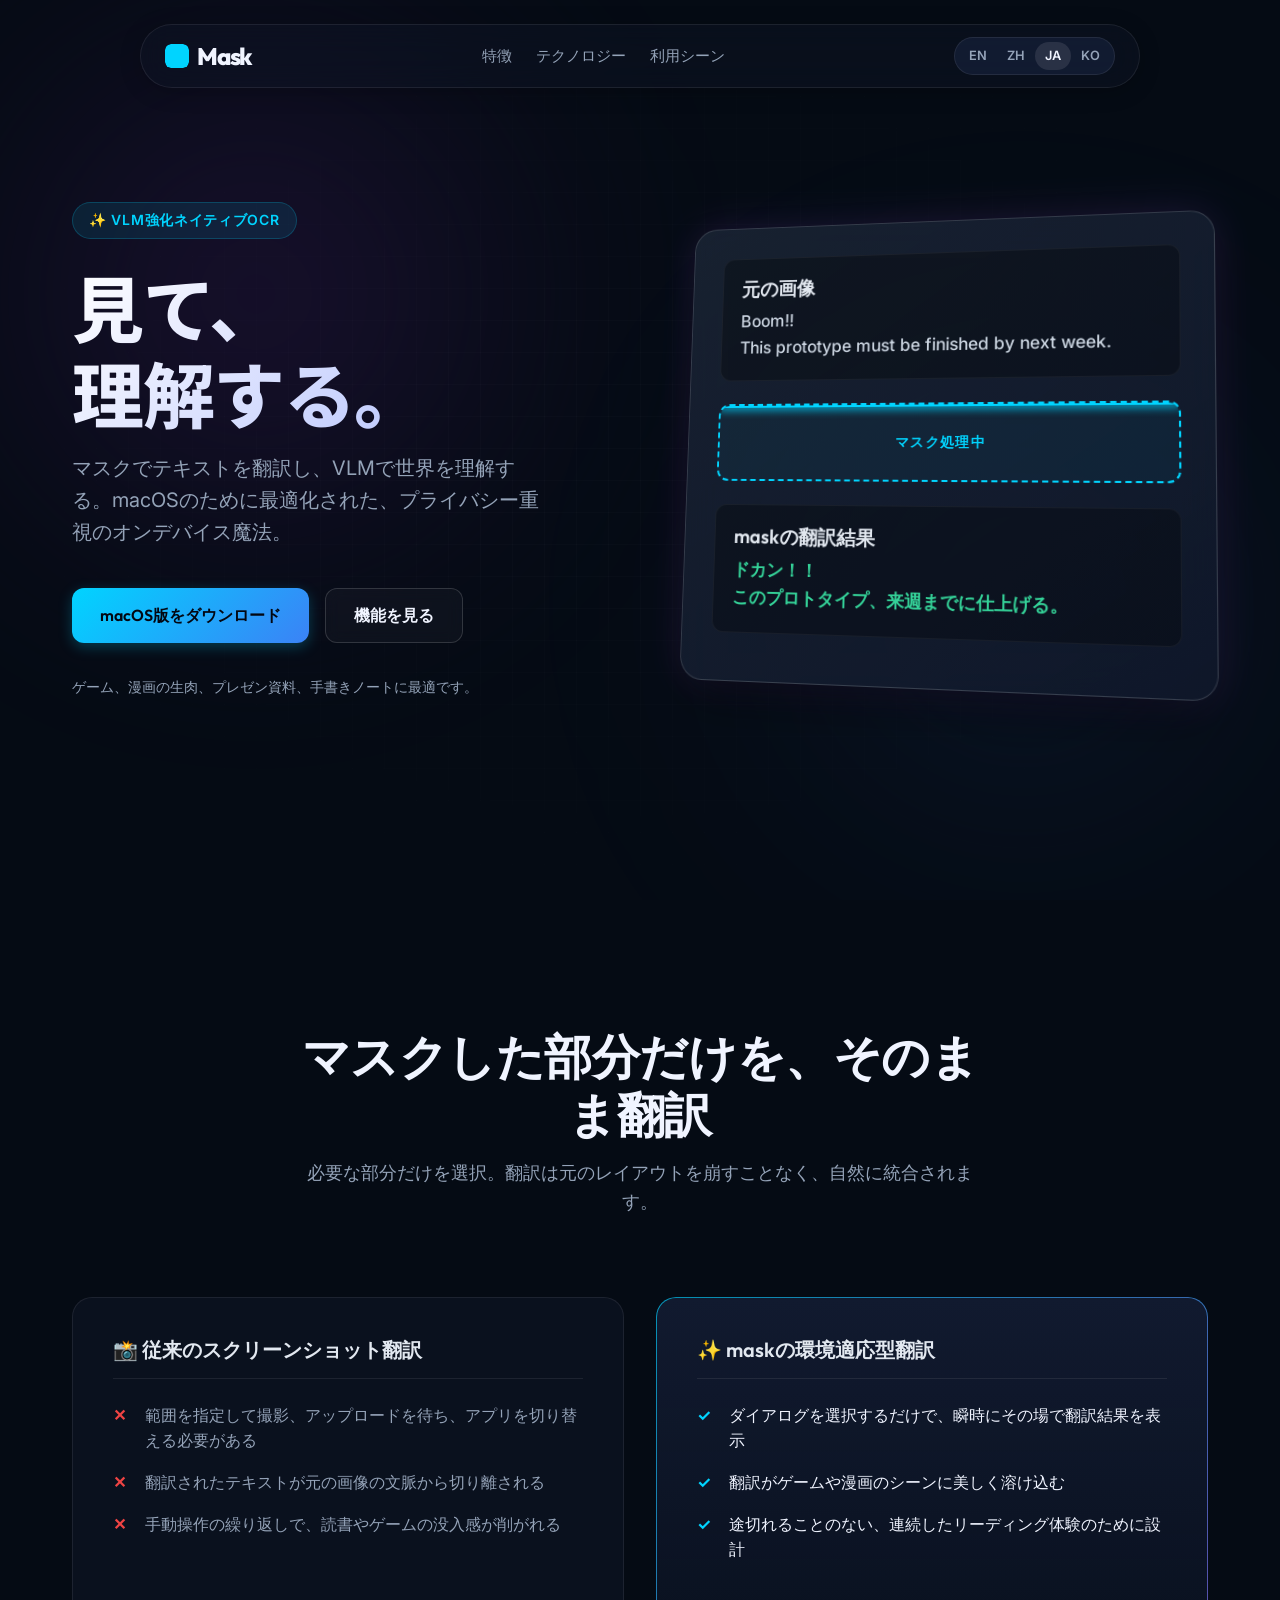
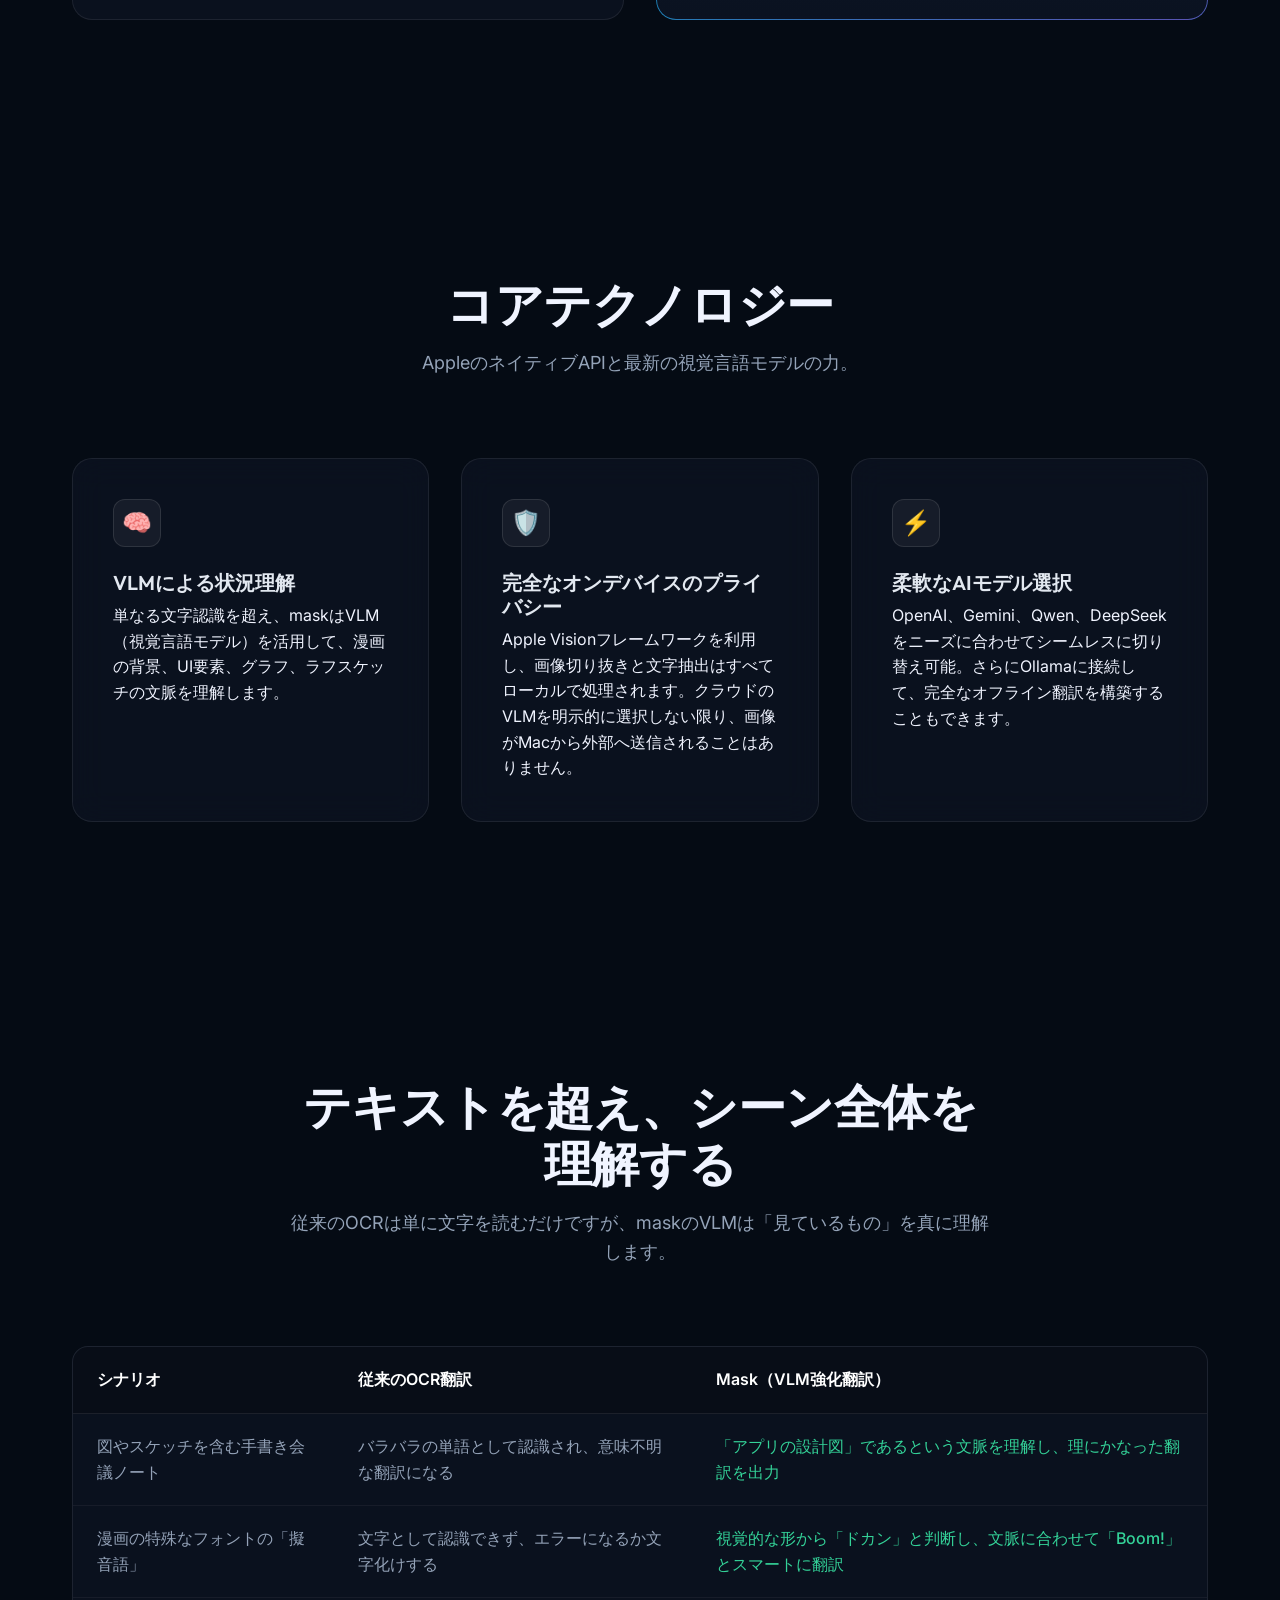
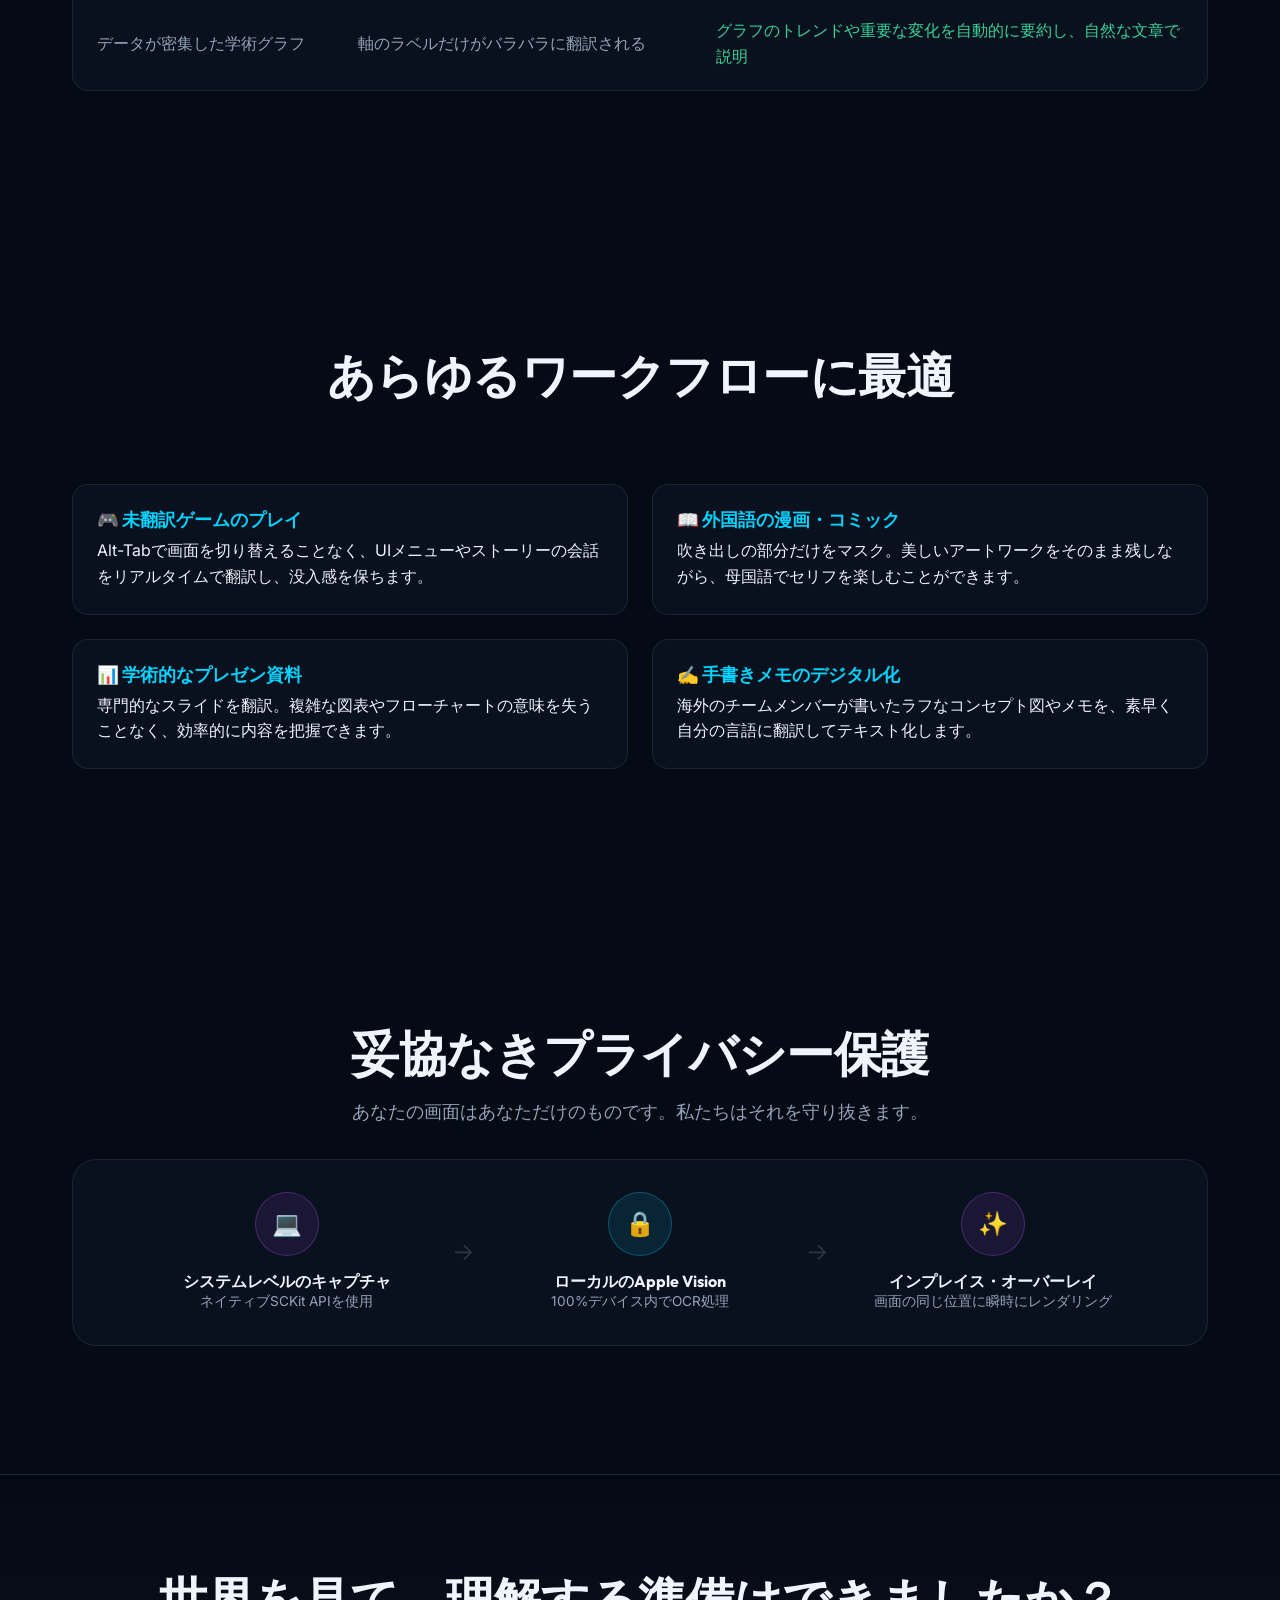
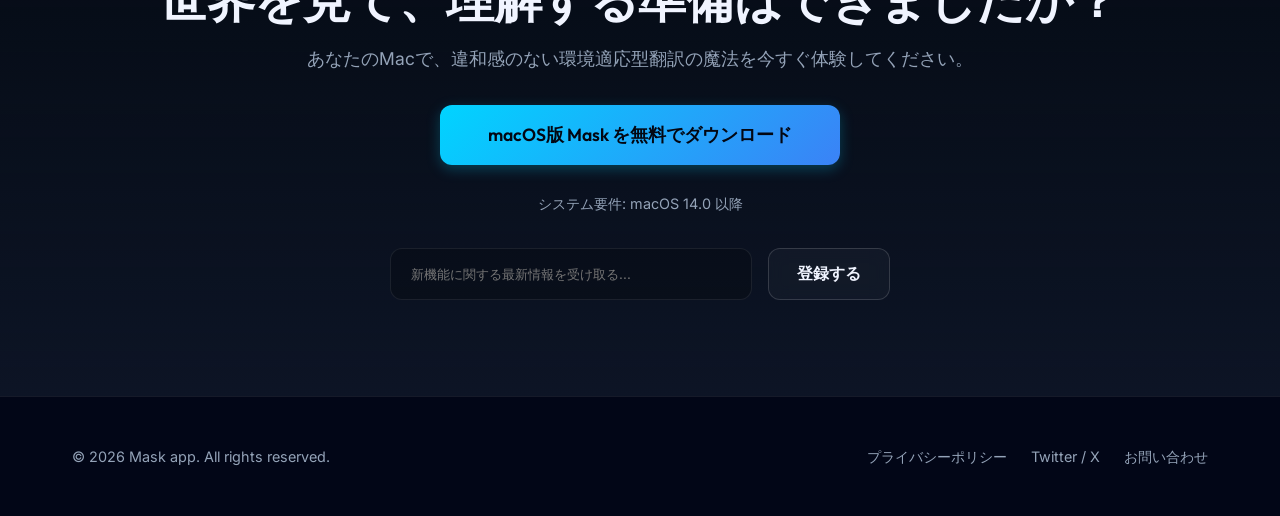
==== commit 377b0e6d: "update: change name from mask to Mask" ====
--- a/ja.html
+++ b/ja.html
@@ -3,14 +3,14 @@
   <head>
     <meta charset="UTF-8" />
     <meta name="viewport" content="width=device-width, initial-scale=1" />
-    <title>mask - 見て、理解する | オンデバイスVLM翻訳ツール</title>
+    <title>Mask - 見て、理解する | オンデバイスVLM翻訳ツール</title>
     <meta
       name="description"
       content="maskは、マスク操作、オンデバイスOCR、VLM（視覚言語モデル）による文脈理解を備えた、プライバシー重視のAI翻訳ツールです。"
     />
     <meta name="theme-color" content="#050b14" />
     <meta property="og:type" content="website" />
-    <meta property="og:title" content="mask - 見て、理解する" />
+    <meta property="og:title" content="Mask - 見て、理解する" />
     <meta
       property="og:description"
       content="マスクでテキストを翻訳し、VLMでシーンを理解。プライバシーを最優先したオンデバイス処理。"
@@ -38,7 +38,7 @@
     <div class="grid-overlay" aria-hidden="true"></div>
 
     <header class="site-header">
-      <a class="brand" href="#home" style="font-family: 'Outfit', 'Noto Sans JP', sans-serif;">mask</a>
+      <a class="brand" href="#home" style="font-family: 'Outfit', 'Noto Sans JP', sans-serif;">Mask</a>
       <nav class="nav-links" aria-label="メインナビゲーション">
         <a href="#features">特徴</a>
         <a href="#technology">テクノロジー</a>
@@ -154,7 +154,7 @@
               <tr>
                 <th>シナリオ</th>
                 <th>従来のOCR翻訳</th>
-                <th>mask（VLM強化翻訳）</th>
+                <th>Mask（VLM強化翻訳）</th>
               </tr>
             </thead>
             <tbody>
@@ -236,7 +236,7 @@
         <div class="container">
           <h2>世界を見て、理解する準備はできましたか？</h2>
           <p style="color: var(--text-muted); margin: 1rem 0 2rem; font-size: 1.1rem;">あなたのMacで、違和感のない環境適応型翻訳の魔法を今すぐ体験してください。</p>
-          <a class="btn btn-primary" href="#" style="padding: 1rem 3rem; font-size: 1.1rem;">macOS版 mask を無料でダウンロード</a>
+          <a class="btn btn-primary" href="#" style="padding: 1rem 3rem; font-size: 1.1rem;">macOS版 Mask を無料でダウンロード</a>
           <br><br>
           <span style="color: var(--text-muted); font-size: 0.9rem;">システム要件: macOS 14.0 以降</span>
           
@@ -250,7 +250,7 @@
 
     <footer class="site-footer">
       <div class="container footer-content">
-        <div style="color: var(--text-muted); font-size: 0.9rem;">© 2026 mask app. All rights reserved.</div>
+        <div style="color: var(--text-muted); font-size: 0.9rem;">© 2026 Mask app. All rights reserved.</div>
         <div class="footer-links">
           <a href="/privacy-en.html">プライバシーポリシー</a>
           <a href="https://x.com/" target="_blank" rel="noreferrer">Twitter / X</a>
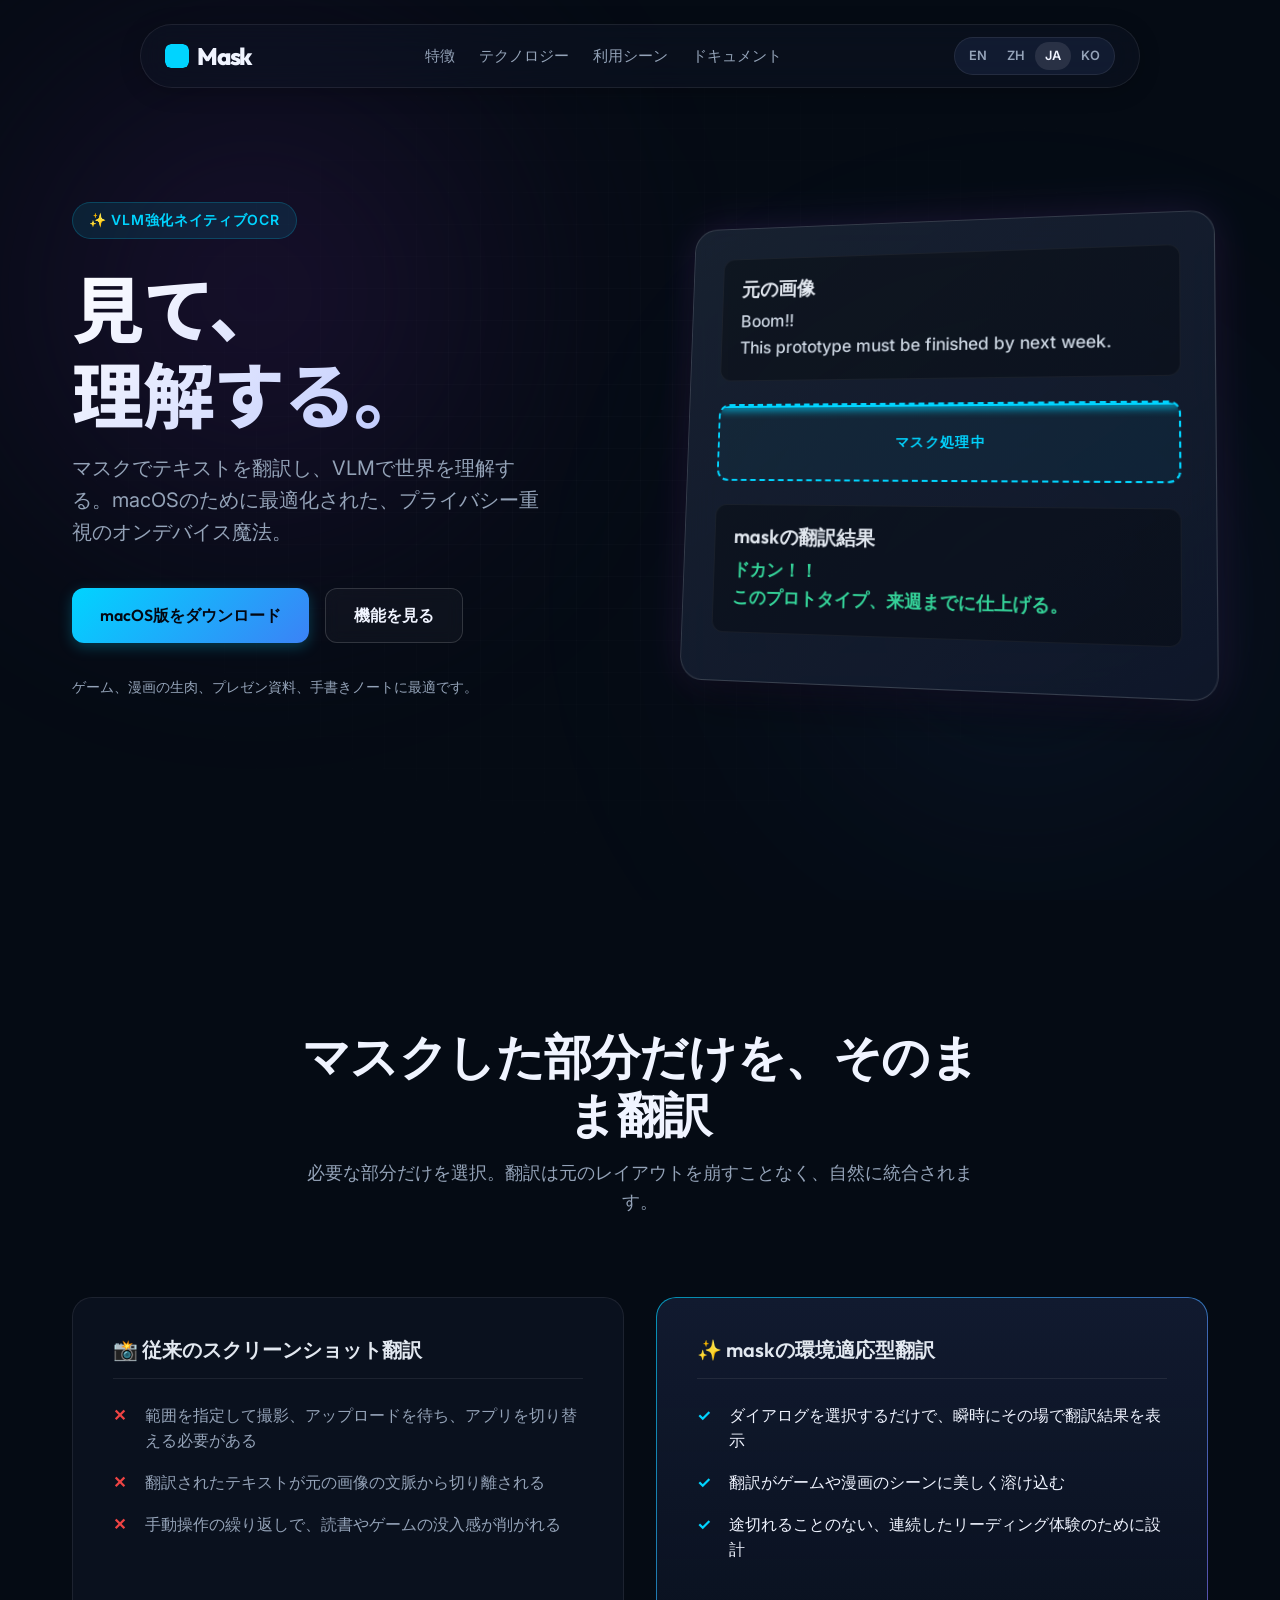
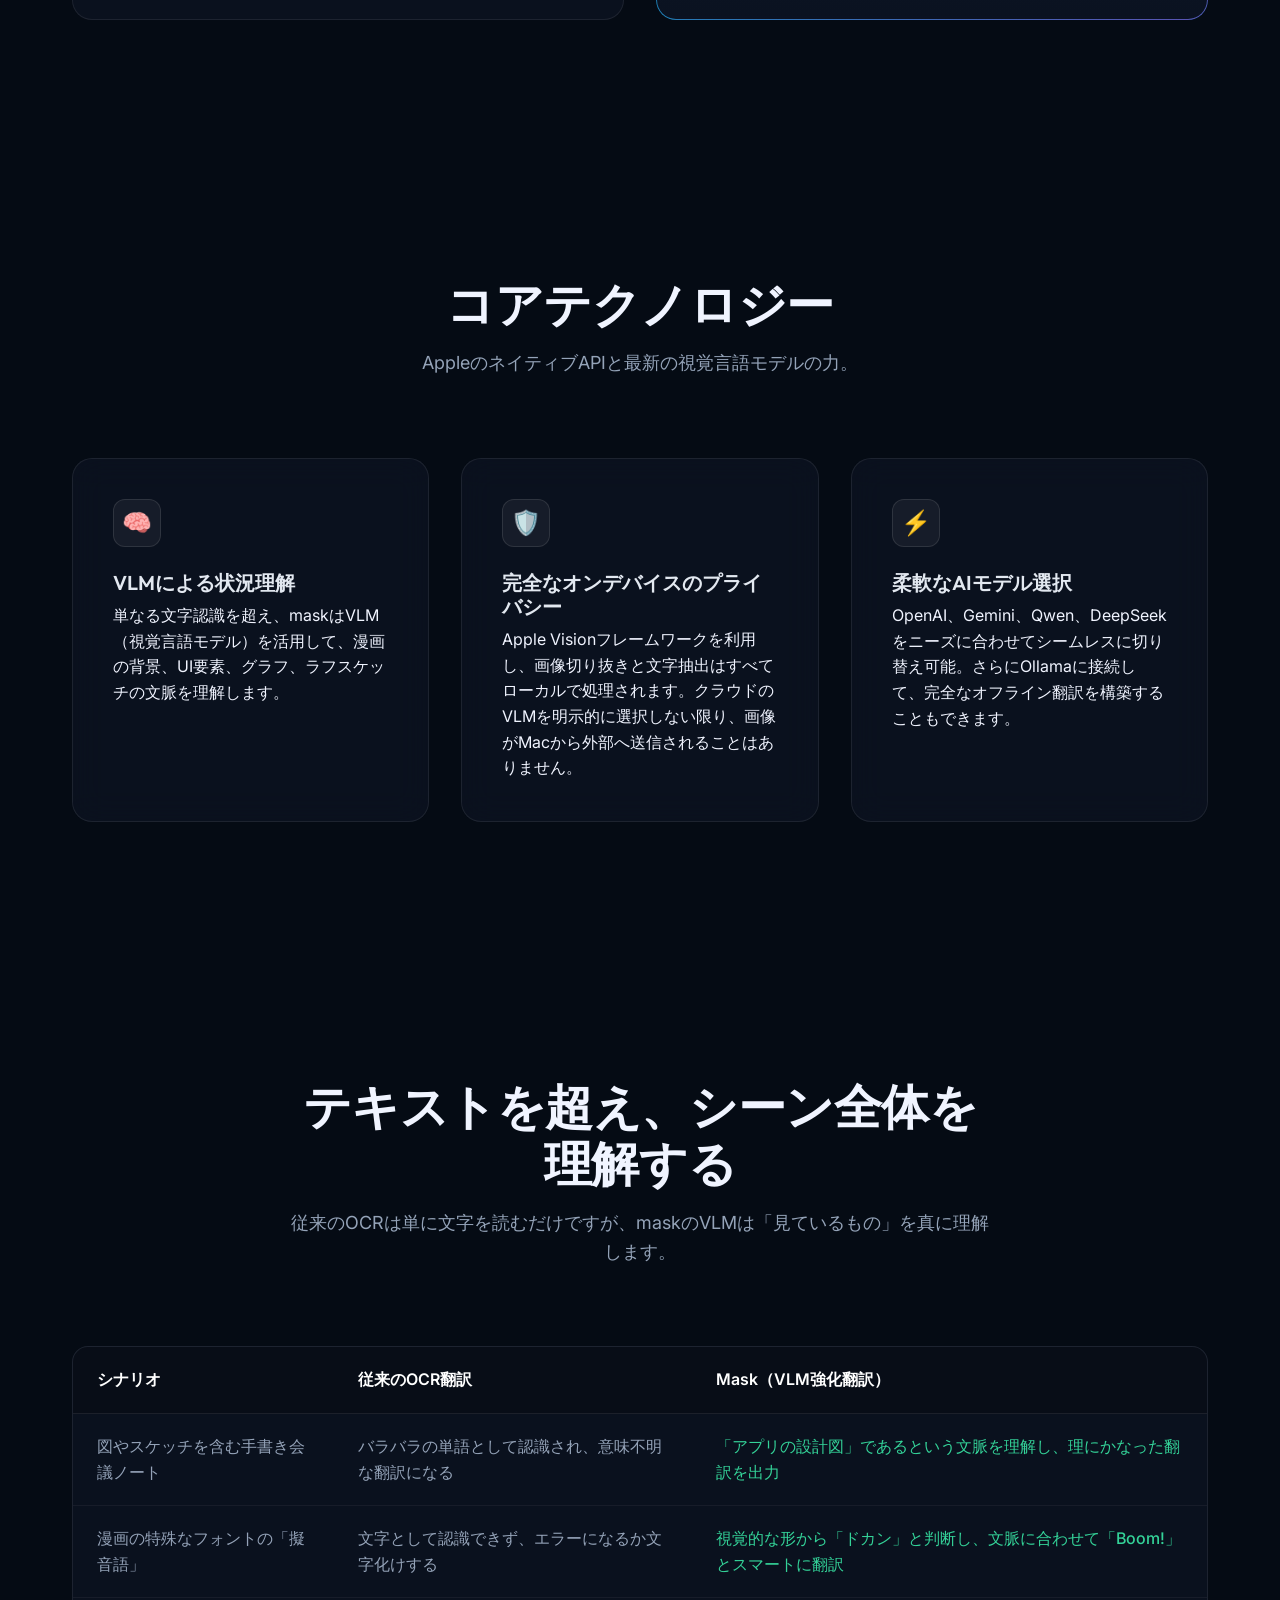
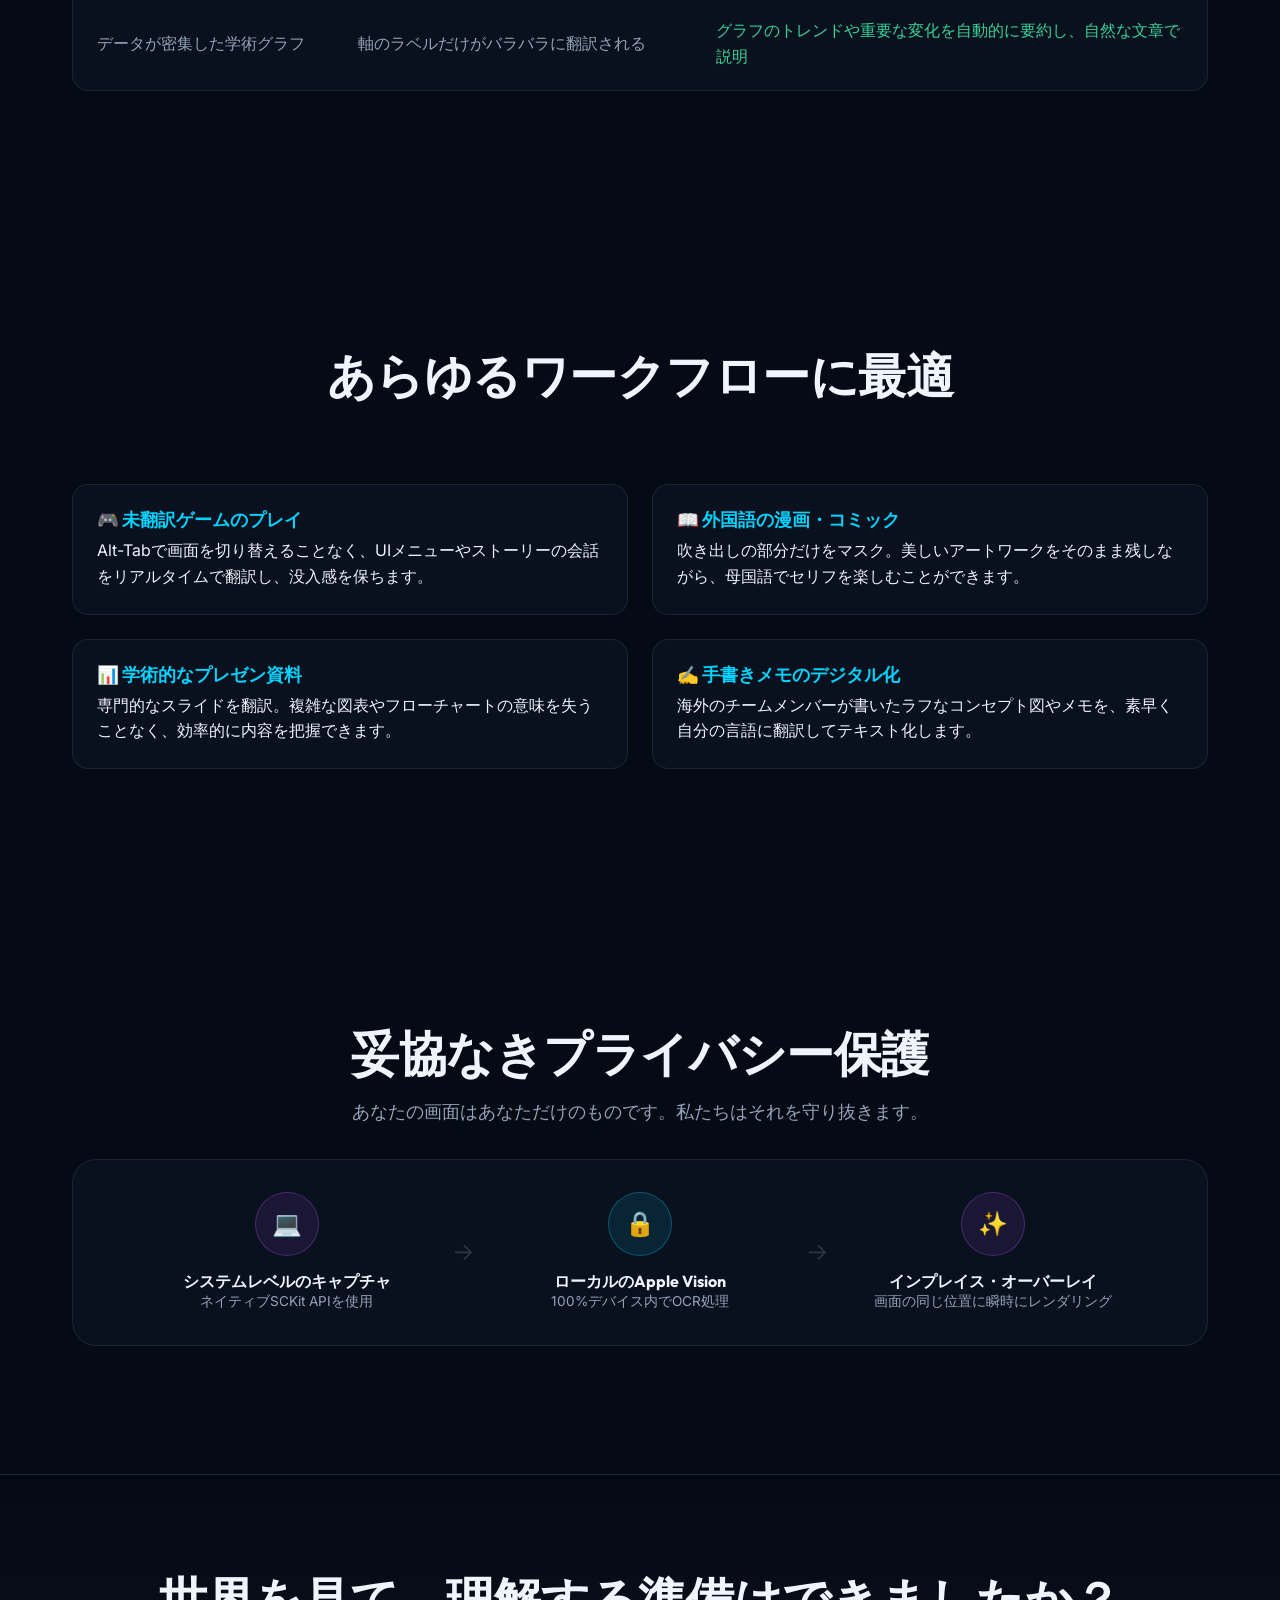
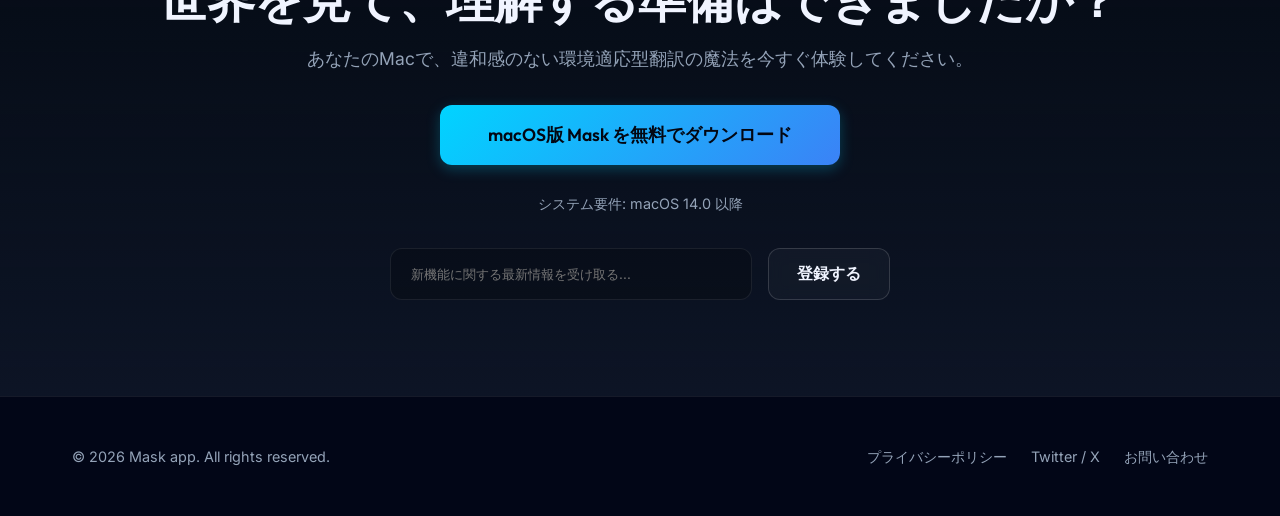
==== commit ea8c0b9d: "feat: 添加文档链接到导航栏" ====
--- a/ja.html
+++ b/ja.html
@@ -43,6 +43,7 @@
         <a href="#features">特徴</a>
         <a href="#technology">テクノロジー</a>
         <a href="#scenarios">利用シーン</a>
+        <a href="https://doc.mask-app.com" target="_blank" rel="noreferrer">ドキュメント</a>
       </nav>
       <div class="header-actions">
         <div class="lang-toggle" aria-label="言語選択">
